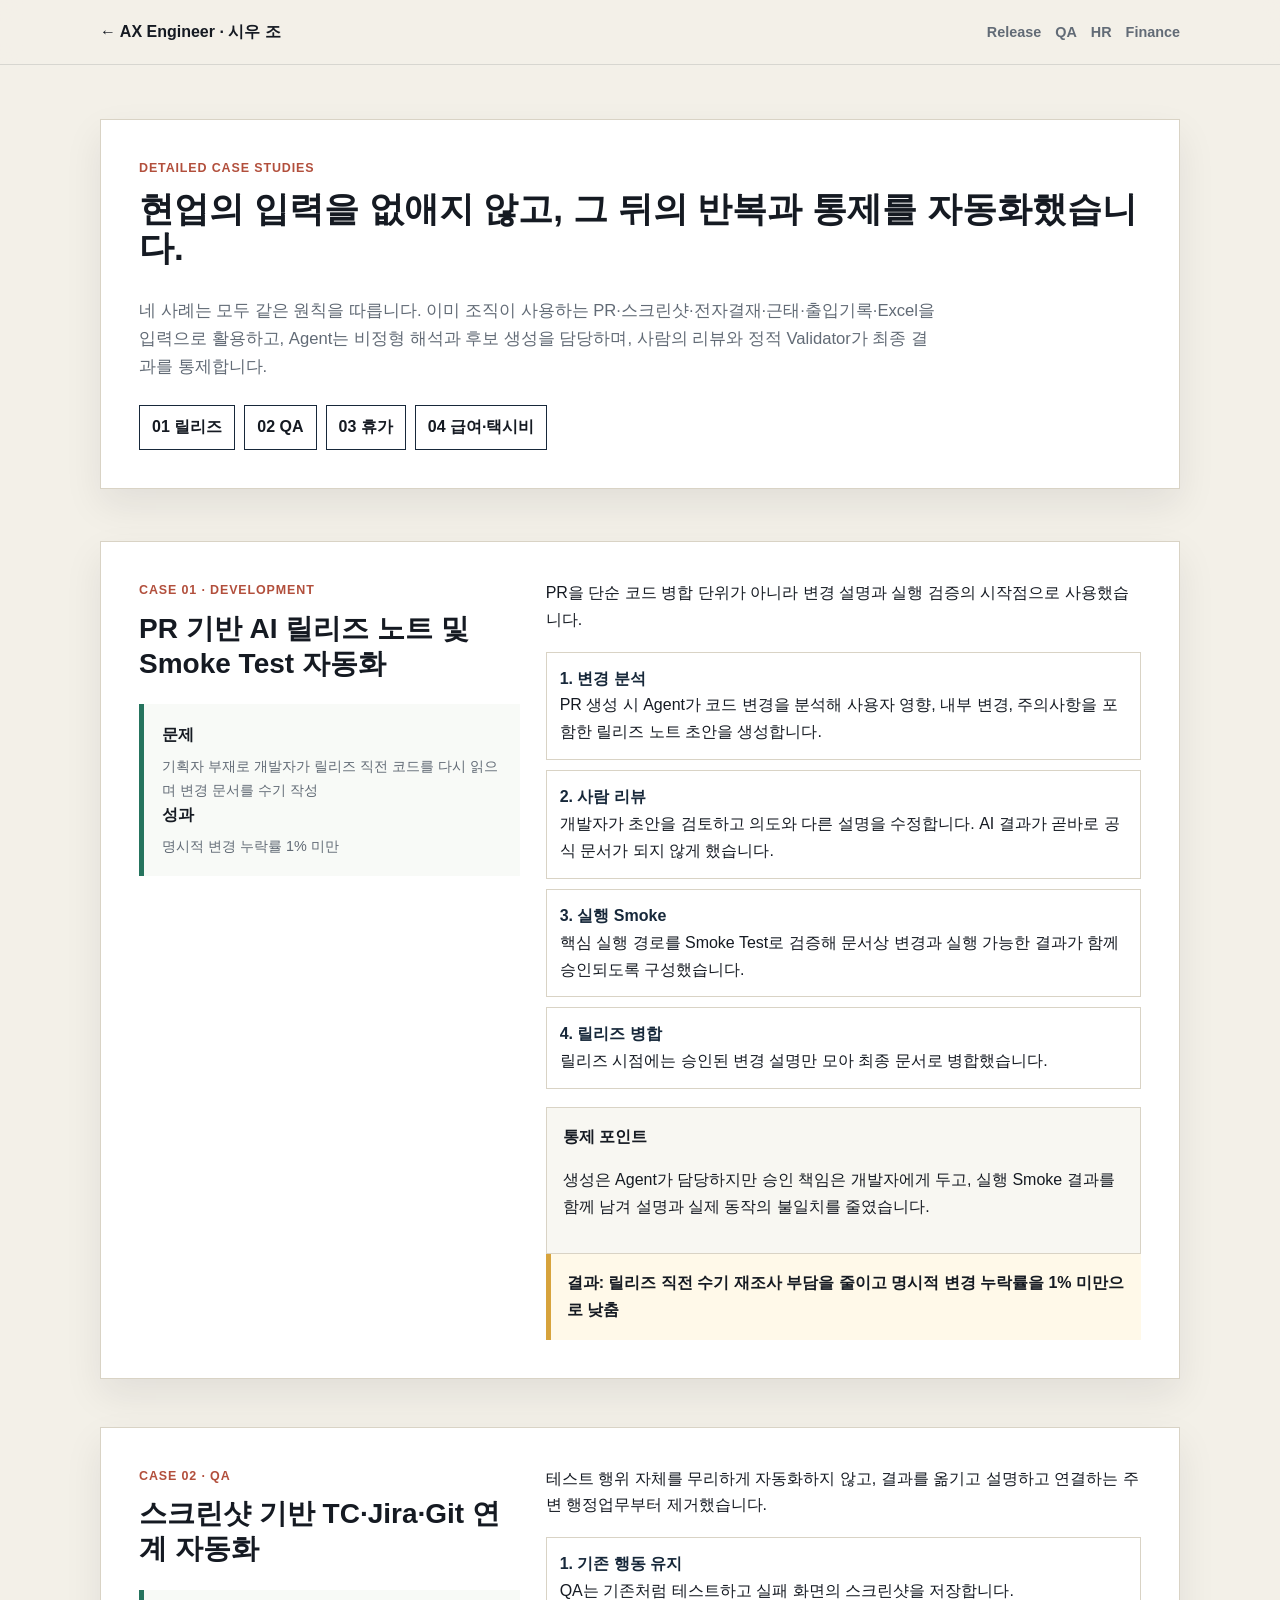
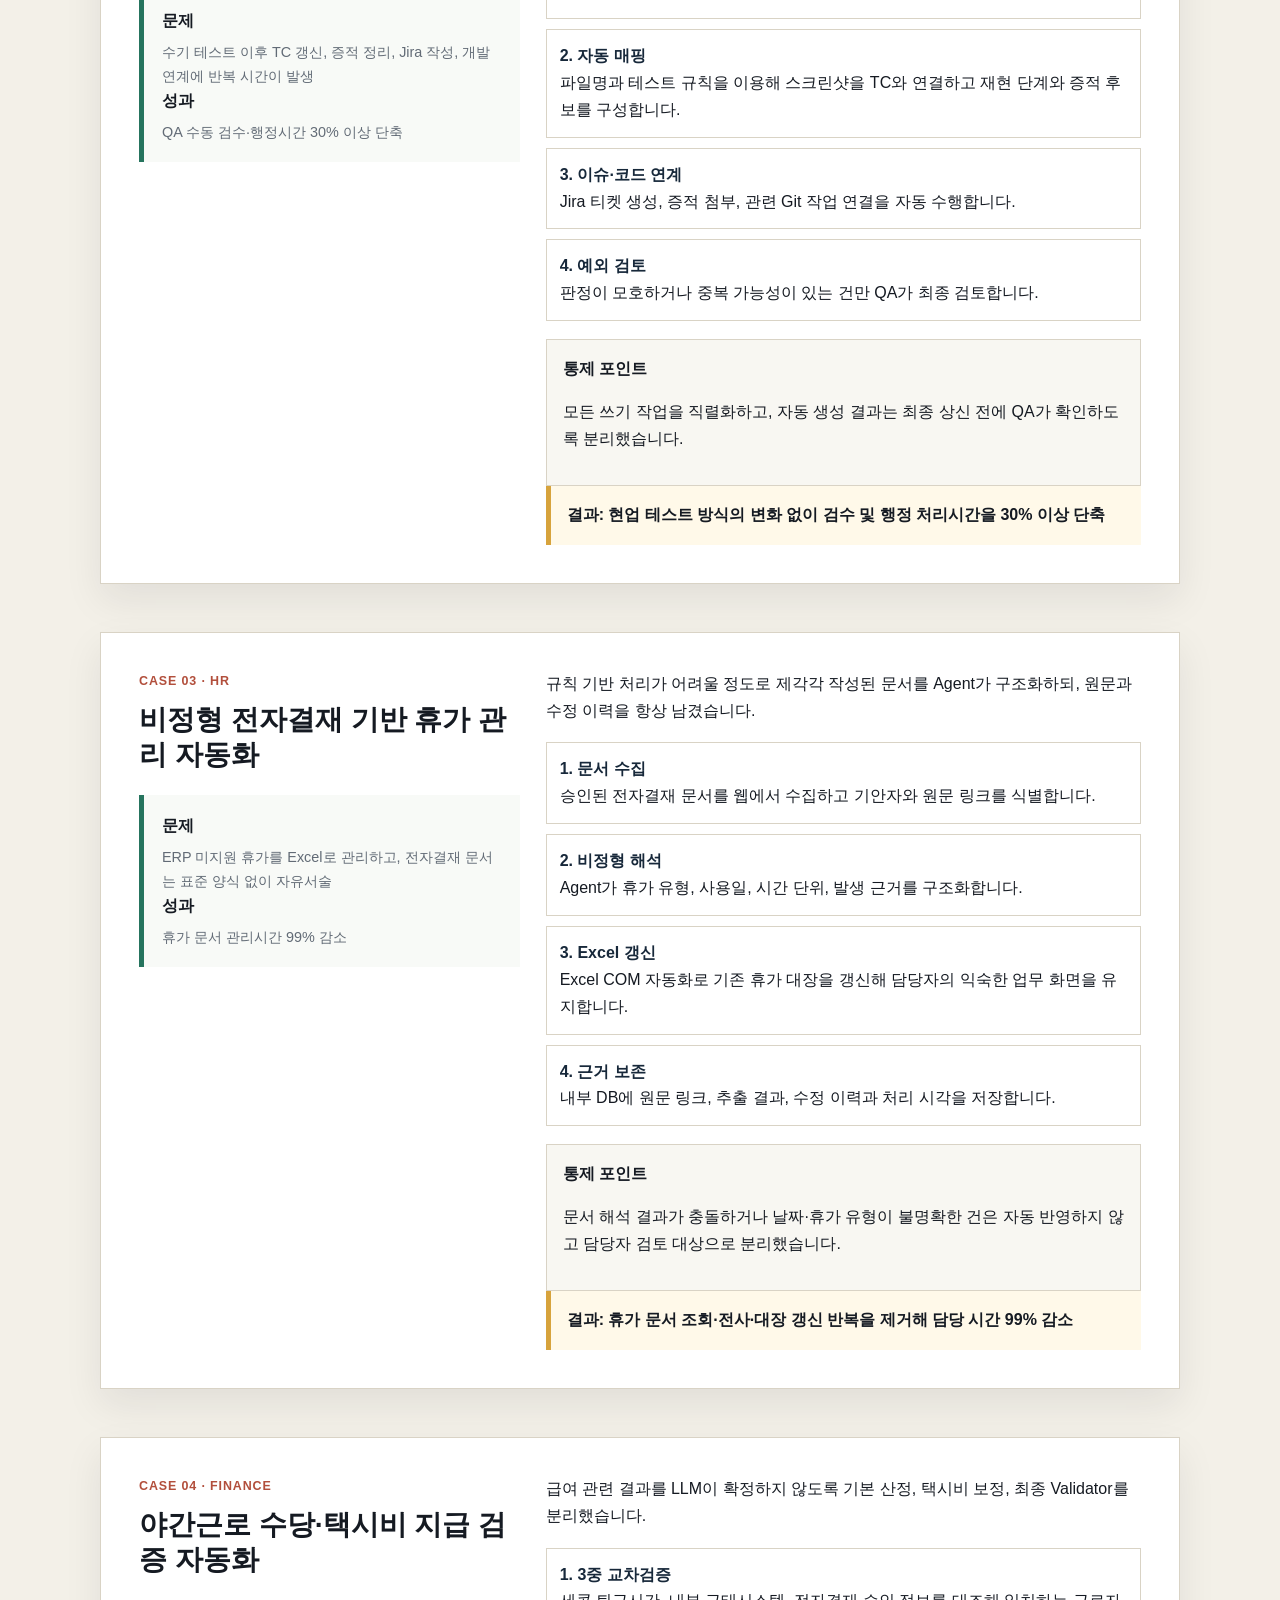
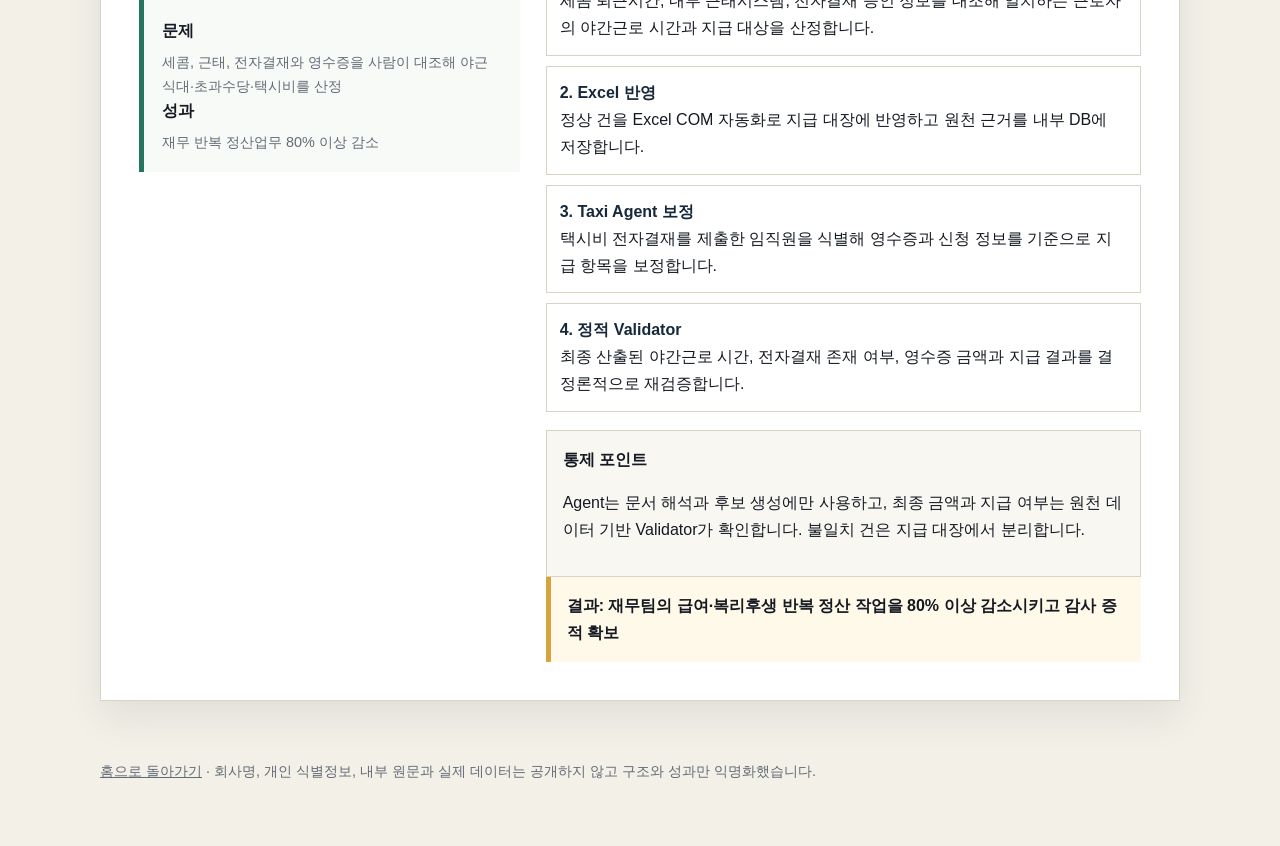
==== portfolio/ax-engineer.html @ f0feb2c4 "feat: add AX engineer case study page" ====
<!doctype html>
<html lang="ko">
<head>
  <meta charset="utf-8"><meta name="viewport" content="width=device-width, initial-scale=1">
  <meta name="description" content="개발·QA·HR·재무 업무를 실제 운영 자동화로 전환한 AX Engineer 사례">
  <title>AX Engineer Case Studies · 시우 조</title>
  <style>
    :root{--paper:#f3f0e8;--sheet:#fff;--ink:#151a22;--muted:#626b76;--line:#d9d3c5;--navy:#17283a;--green:#26745e;--red:#b24f3c;--gold:#d7a33c;--shadow:0 16px 36px rgba(20,24,32,.08)}*{box-sizing:border-box}html{scroll-behavior:smooth}body{margin:0;background:var(--paper);color:var(--ink);font-family:"Pretendard","Noto Sans KR","Segoe UI",Arial,sans-serif;line-height:1.68}a{color:inherit}.wrap{width:min(1080px,calc(100% - 36px));margin:0 auto}.header{position:sticky;top:0;z-index:10;border-bottom:1px solid rgba(20,24,32,.12);background:rgba(243,240,232,.94);backdrop-filter:blur(12px)}.nav{display:flex;justify-content:space-between;align-items:center;min-height:64px;gap:18px}.nav a{text-decoration:none;font-weight:800}.nav-links{display:flex;flex-wrap:wrap;gap:14px;color:var(--muted);font-size:.9rem}.hero{padding:54px 0 28px}.sheet{border:1px solid var(--line);background:var(--sheet);box-shadow:var(--shadow);padding:38px}.eyebrow{margin:0 0 10px;color:var(--red);font-size:.78rem;font-weight:900;letter-spacing:.07em;text-transform:uppercase}h1,h2,h3,p{margin-top:0}h1{font-size:2.2rem;line-height:1.12}h2{font-size:1.75rem;line-height:1.25}.lead{max-width:800px;color:var(--muted);font-size:1.04rem}.toc{display:flex;flex-wrap:wrap;gap:9px;margin-top:24px}.toc a{border:1px solid var(--navy);background:#fff;padding:8px 12px;text-decoration:none;font-weight:800}.case{padding:24px 0}.case-grid{display:grid;grid-template-columns:.78fr 1.22fr;gap:26px}.meta{border-left:5px solid var(--green);background:#f8faf7;padding:18px}.meta strong{display:block;margin-bottom:5px}.meta span{display:block;color:var(--muted);font-size:.9rem}.flow{display:grid;gap:10px;margin:18px 0}.flow div{border:1px solid var(--line);background:#fff;padding:13px}.flow b{color:var(--navy)}.result{border-left:5px solid var(--gold);background:#fff9e9;padding:16px;font-weight:900}.guardrail{border:1px solid var(--line);background:#f8f7f2;padding:16px}.guardrail h3{font-size:1rem}.footer{padding:34px 0 48px;color:var(--muted);font-size:.9rem}@media(max-width:800px){.case-grid{grid-template-columns:1fr}.sheet{padding:24px}h1{font-size:1.65rem}h2{font-size:1.45rem}.nav{align-items:flex-start;flex-direction:column;padding:13px 0}}
  </style>
</head>
<body>
<header class="header"><nav class="nav wrap"><a href="../index.html">← AX Engineer · 시우 조</a><div class="nav-links"><a href="#release">Release</a><a href="#qa">QA</a><a href="#leave">HR</a><a href="#payroll">Finance</a></div></nav></header>
<main>
<section class="hero wrap"><div class="sheet"><p class="eyebrow">Detailed Case Studies</p><h1>현업의 입력을 없애지 않고, 그 뒤의 반복과 통제를 자동화했습니다.</h1><p class="lead">네 사례는 모두 같은 원칙을 따릅니다. 이미 조직이 사용하는 PR·스크린샷·전자결재·근태·출입기록·Excel을 입력으로 활용하고, Agent는 비정형 해석과 후보 생성을 담당하며, 사람의 리뷰와 정적 Validator가 최종 결과를 통제합니다.</p><div class="toc"><a href="#release">01 릴리즈</a><a href="#qa">02 QA</a><a href="#leave">03 휴가</a><a href="#payroll">04 급여·택시비</a></div></div></section>

<section id="release" class="case wrap"><div class="sheet case-grid"><aside><p class="eyebrow">Case 01 · Development</p><h2>PR 기반 AI 릴리즈 노트 및 Smoke Test 자동화</h2><div class="meta"><strong>문제</strong><span>기획자 부재로 개발자가 릴리즈 직전 코드를 다시 읽으며 변경 문서를 수기 작성</span><strong>성과</strong><span>명시적 변경 누락률 1% 미만</span></div></aside><article><p>PR을 단순 코드 병합 단위가 아니라 변경 설명과 실행 검증의 시작점으로 사용했습니다.</p><div class="flow"><div><b>1. 변경 분석</b><br>PR 생성 시 Agent가 코드 변경을 분석해 사용자 영향, 내부 변경, 주의사항을 포함한 릴리즈 노트 초안을 생성합니다.</div><div><b>2. 사람 리뷰</b><br>개발자가 초안을 검토하고 의도와 다른 설명을 수정합니다. AI 결과가 곧바로 공식 문서가 되지 않게 했습니다.</div><div><b>3. 실행 Smoke</b><br>핵심 실행 경로를 Smoke Test로 검증해 문서상 변경과 실행 가능한 결과가 함께 승인되도록 구성했습니다.</div><div><b>4. 릴리즈 병합</b><br>릴리즈 시점에는 승인된 변경 설명만 모아 최종 문서로 병합했습니다.</div></div><div class="guardrail"><h3>통제 포인트</h3><p>생성은 Agent가 담당하지만 승인 책임은 개발자에게 두고, 실행 Smoke 결과를 함께 남겨 설명과 실제 동작의 불일치를 줄였습니다.</p></div><div class="result">결과: 릴리즈 직전 수기 재조사 부담을 줄이고 명시적 변경 누락률을 1% 미만으로 낮춤</div></article></div></section>

<section id="qa" class="case wrap"><div class="sheet case-grid"><aside><p class="eyebrow">Case 02 · QA</p><h2>스크린샷 기반 TC·Jira·Git 연계 자동화</h2><div class="meta"><strong>문제</strong><span>수기 테스트 이후 TC 갱신, 증적 정리, Jira 작성, 개발 연계에 반복 시간이 발생</span><strong>성과</strong><span>QA 수동 검수·행정시간 30% 이상 단축</span></div></aside><article><p>테스트 행위 자체를 무리하게 자동화하지 않고, 결과를 옮기고 설명하고 연결하는 주변 행정업무부터 제거했습니다.</p><div class="flow"><div><b>1. 기존 행동 유지</b><br>QA는 기존처럼 테스트하고 실패 화면의 스크린샷을 저장합니다.</div><div><b>2. 자동 매핑</b><br>파일명과 테스트 규칙을 이용해 스크린샷을 TC와 연결하고 재현 단계와 증적 후보를 구성합니다.</div><div><b>3. 이슈·코드 연계</b><br>Jira 티켓 생성, 증적 첨부, 관련 Git 작업 연결을 자동 수행합니다.</div><div><b>4. 예외 검토</b><br>판정이 모호하거나 중복 가능성이 있는 건만 QA가 최종 검토합니다.</div></div><div class="guardrail"><h3>통제 포인트</h3><p>모든 쓰기 작업을 직렬화하고, 자동 생성 결과는 최종 상신 전에 QA가 확인하도록 분리했습니다.</p></div><div class="result">결과: 현업 테스트 방식의 변화 없이 검수 및 행정 처리시간을 30% 이상 단축</div></article></div></section>

<section id="leave" class="case wrap"><div class="sheet case-grid"><aside><p class="eyebrow">Case 03 · HR</p><h2>비정형 전자결재 기반 휴가 관리 자동화</h2><div class="meta"><strong>문제</strong><span>ERP 미지원 휴가를 Excel로 관리하고, 전자결재 문서는 표준 양식 없이 자유서술</span><strong>성과</strong><span>휴가 문서 관리시간 99% 감소</span></div></aside><article><p>규칙 기반 처리가 어려울 정도로 제각각 작성된 문서를 Agent가 구조화하되, 원문과 수정 이력을 항상 남겼습니다.</p><div class="flow"><div><b>1. 문서 수집</b><br>승인된 전자결재 문서를 웹에서 수집하고 기안자와 원문 링크를 식별합니다.</div><div><b>2. 비정형 해석</b><br>Agent가 휴가 유형, 사용일, 시간 단위, 발생 근거를 구조화합니다.</div><div><b>3. Excel 갱신</b><br>Excel COM 자동화로 기존 휴가 대장을 갱신해 담당자의 익숙한 업무 화면을 유지합니다.</div><div><b>4. 근거 보존</b><br>내부 DB에 원문 링크, 추출 결과, 수정 이력과 처리 시각을 저장합니다.</div></div><div class="guardrail"><h3>통제 포인트</h3><p>문서 해석 결과가 충돌하거나 날짜·휴가 유형이 불명확한 건은 자동 반영하지 않고 담당자 검토 대상으로 분리했습니다.</p></div><div class="result">결과: 휴가 문서 조회·전사·대장 갱신 반복을 제거해 담당 시간 99% 감소</div></article></div></section>

<section id="payroll" class="case wrap"><div class="sheet case-grid"><aside><p class="eyebrow">Case 04 · Finance</p><h2>야간근로 수당·택시비 지급 검증 자동화</h2><div class="meta"><strong>문제</strong><span>세콤, 근태, 전자결재와 영수증을 사람이 대조해 야근식대·초과수당·택시비를 산정</span><strong>성과</strong><span>재무 반복 정산업무 80% 이상 감소</span></div></aside><article><p>급여 관련 결과를 LLM이 확정하지 않도록 기본 산정, 택시비 보정, 최종 Validator를 분리했습니다.</p><div class="flow"><div><b>1. 3중 교차검증</b><br>세콤 퇴근시간, 내부 근태시스템, 전자결재 승인 정보를 대조해 일치하는 근로자의 야간근로 시간과 지급 대상을 산정합니다.</div><div><b>2. Excel 반영</b><br>정상 건을 Excel COM 자동화로 지급 대장에 반영하고 원천 근거를 내부 DB에 저장합니다.</div><div><b>3. Taxi Agent 보정</b><br>택시비 전자결재를 제출한 임직원을 식별해 영수증과 신청 정보를 기준으로 지급 항목을 보정합니다.</div><div><b>4. 정적 Validator</b><br>최종 산출된 야간근로 시간, 전자결재 존재 여부, 영수증 금액과 지급 결과를 결정론적으로 재검증합니다.</div></div><div class="guardrail"><h3>통제 포인트</h3><p>Agent는 문서 해석과 후보 생성에만 사용하고, 최종 금액과 지급 여부는 원천 데이터 기반 Validator가 확인합니다. 불일치 건은 지급 대장에서 분리합니다.</p></div><div class="result">결과: 재무팀의 급여·복리후생 반복 정산 작업을 80% 이상 감소시키고 감사 증적 확보</div></article></div></section>
</main>
<footer class="footer wrap"><p><a href="../index.html">홈으로 돌아가기</a> · 회사명, 개인 식별정보, 내부 원문과 실제 데이터는 공개하지 않고 구조와 성과만 익명화했습니다.</p></footer>
</body></html>
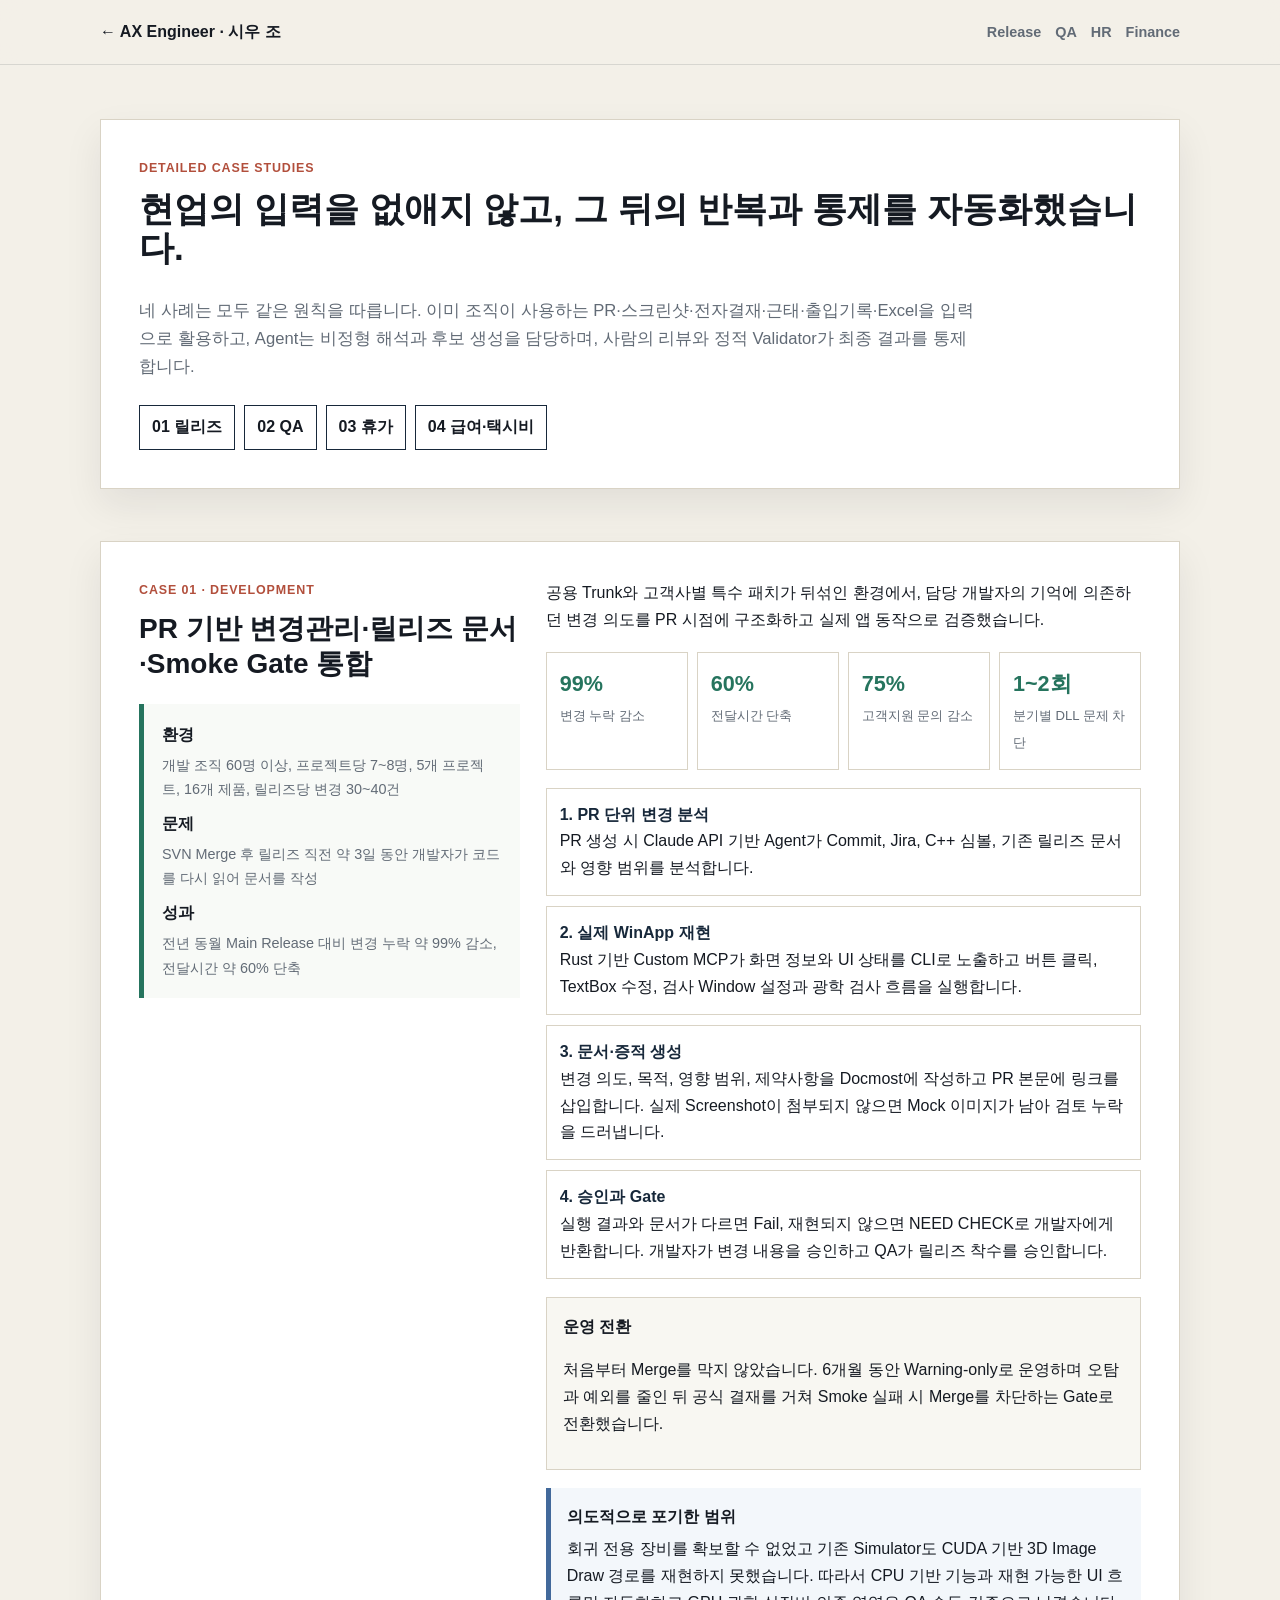
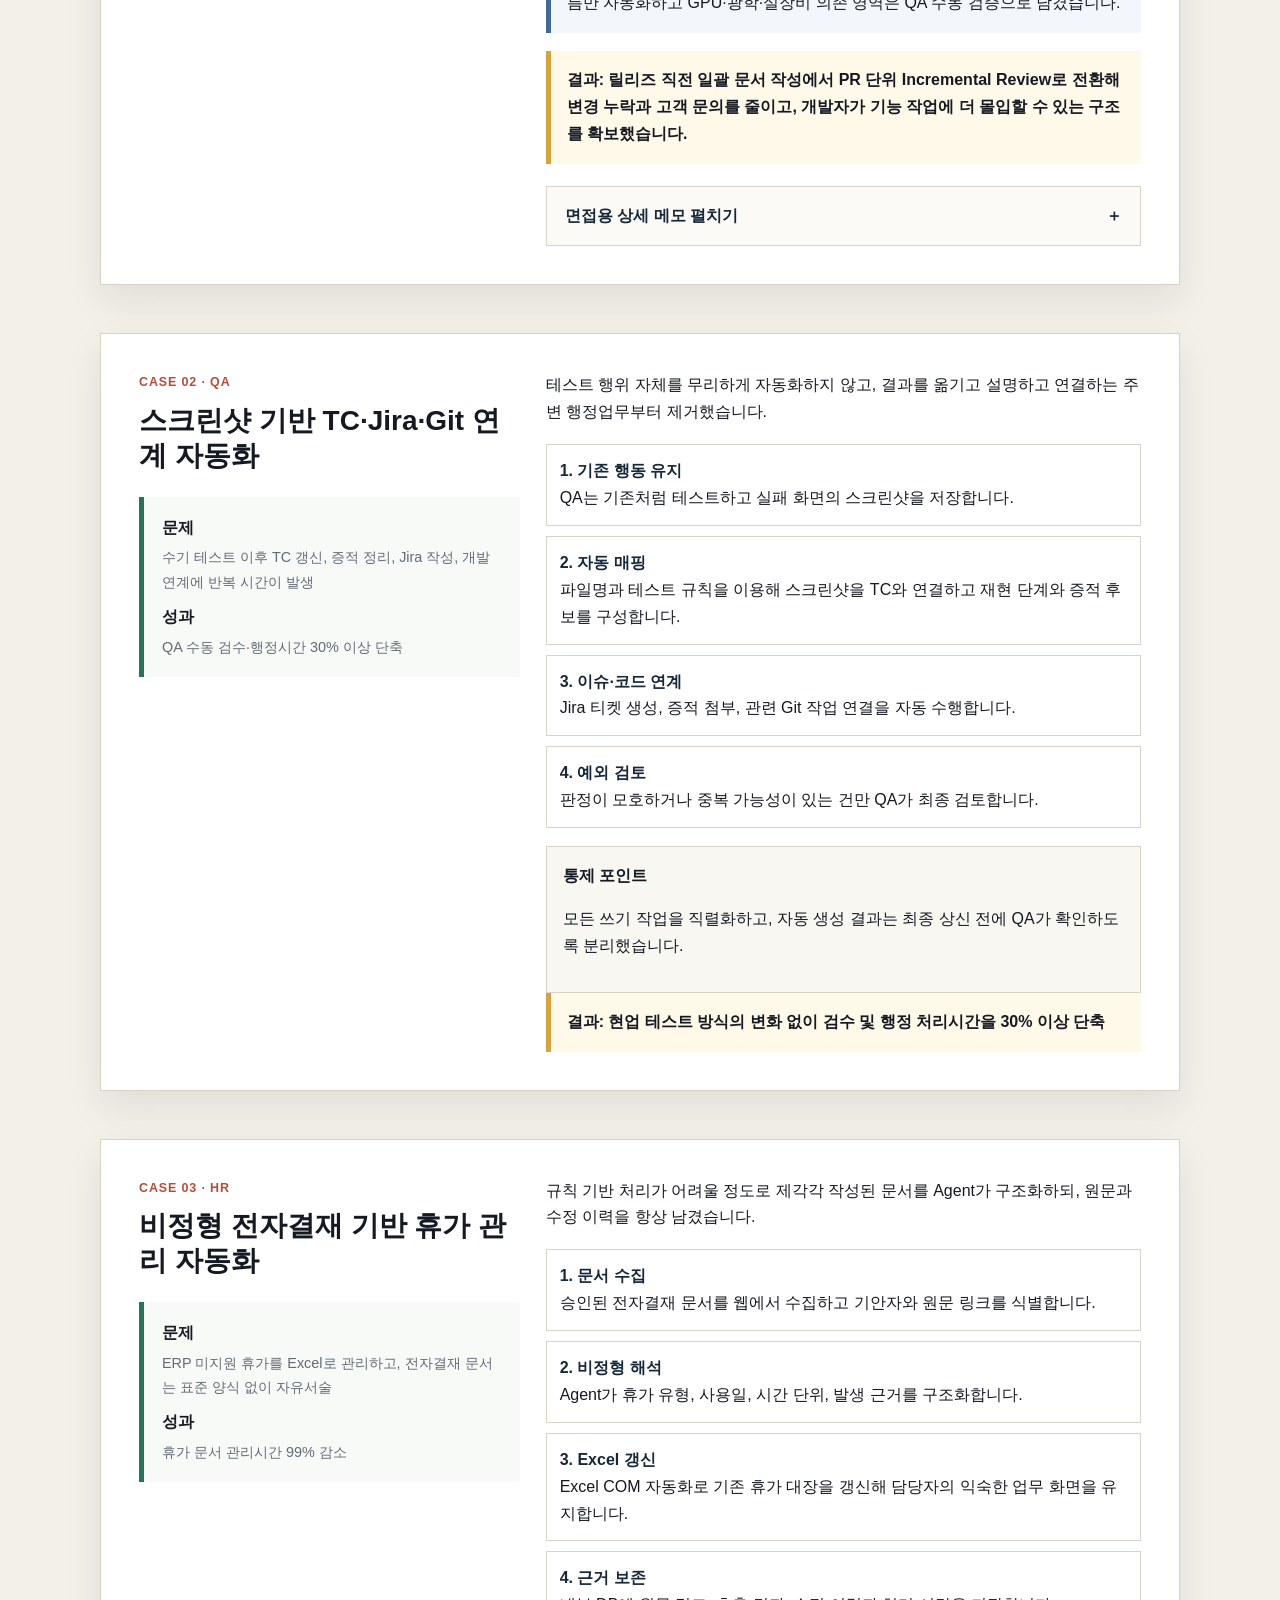
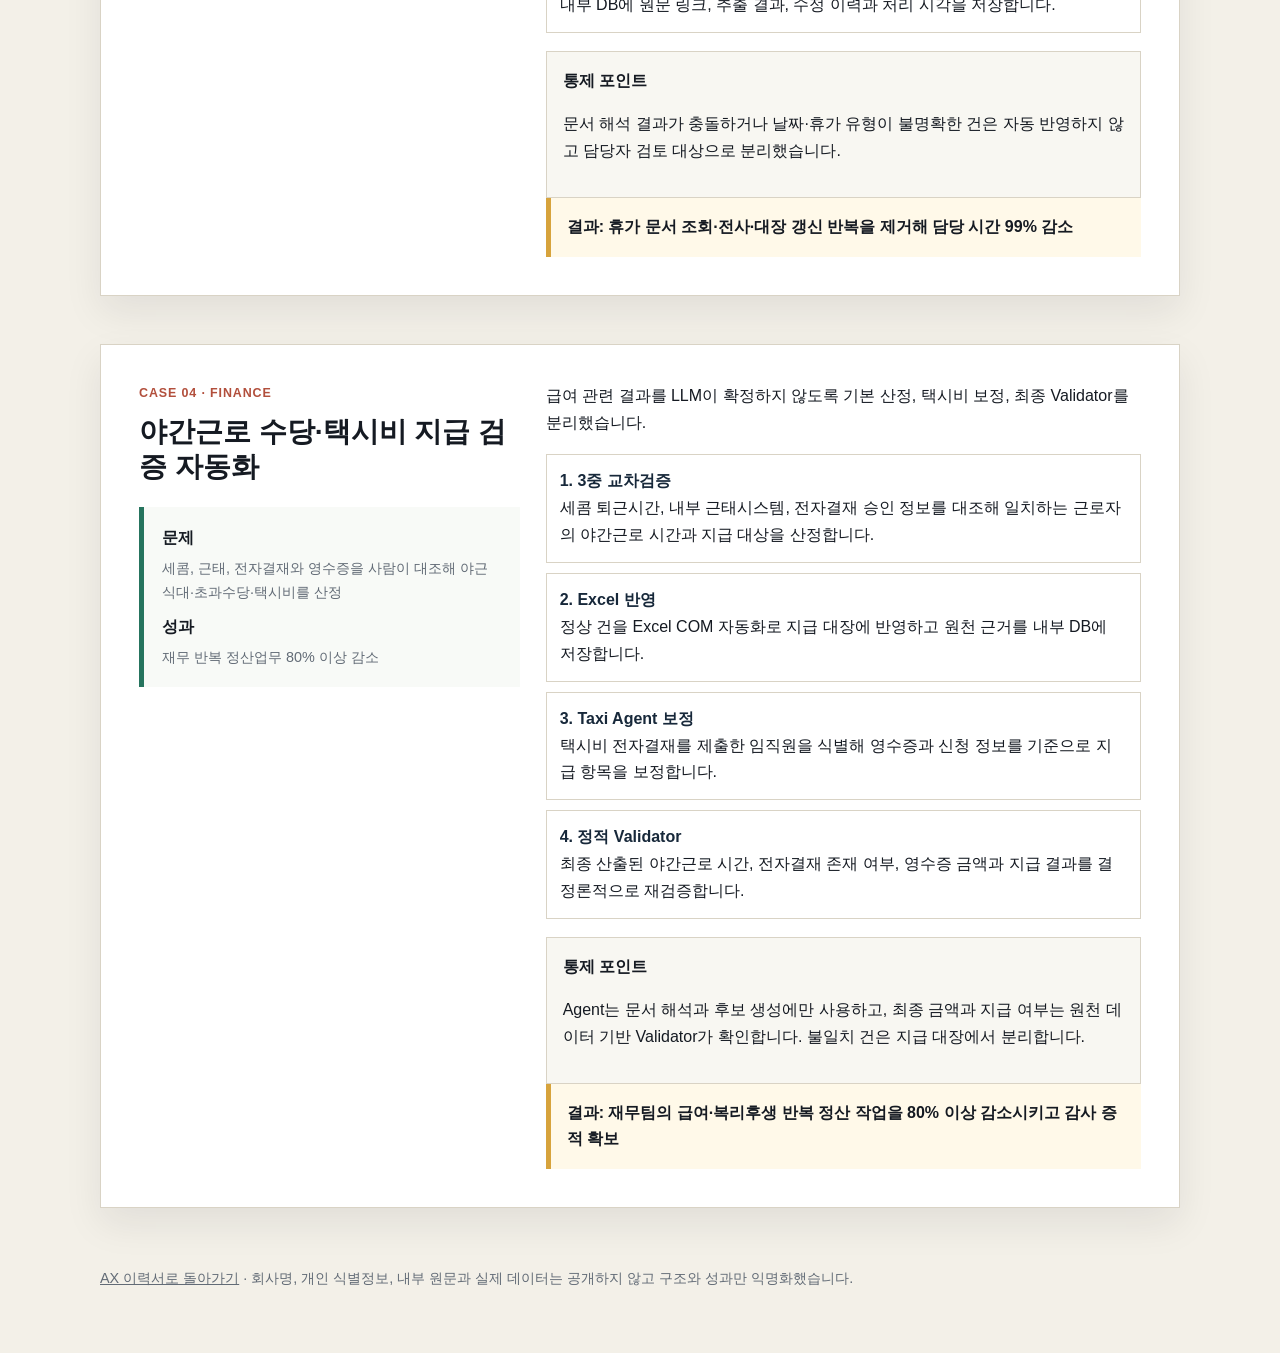
==== commit 850ecd45: "feat: add detailed release case and interview notes" ====
--- a/portfolio/ax-engineer.html
+++ b/portfolio/ax-engineer.html
@@ -5,21 +5,16 @@
   <meta name="description" content="개발·QA·HR·재무 업무를 실제 운영 자동화로 전환한 AX Engineer 사례">
   <title>AX Engineer Case Studies · 시우 조</title>
   <style>
-    :root{--paper:#f3f0e8;--sheet:#fff;--ink:#151a22;--muted:#626b76;--line:#d9d3c5;--navy:#17283a;--green:#26745e;--red:#b24f3c;--gold:#d7a33c;--shadow:0 16px 36px rgba(20,24,32,.08)}*{box-sizing:border-box}html{scroll-behavior:smooth}body{margin:0;background:var(--paper);color:var(--ink);font-family:"Pretendard","Noto Sans KR","Segoe UI",Arial,sans-serif;line-height:1.68}a{color:inherit}.wrap{width:min(1080px,calc(100% - 36px));margin:0 auto}.header{position:sticky;top:0;z-index:10;border-bottom:1px solid rgba(20,24,32,.12);background:rgba(243,240,232,.94);backdrop-filter:blur(12px)}.nav{display:flex;justify-content:space-between;align-items:center;min-height:64px;gap:18px}.nav a{text-decoration:none;font-weight:800}.nav-links{display:flex;flex-wrap:wrap;gap:14px;color:var(--muted);font-size:.9rem}.hero{padding:54px 0 28px}.sheet{border:1px solid var(--line);background:var(--sheet);box-shadow:var(--shadow);padding:38px}.eyebrow{margin:0 0 10px;color:var(--red);font-size:.78rem;font-weight:900;letter-spacing:.07em;text-transform:uppercase}h1,h2,h3,p{margin-top:0}h1{font-size:2.2rem;line-height:1.12}h2{font-size:1.75rem;line-height:1.25}.lead{max-width:800px;color:var(--muted);font-size:1.04rem}.toc{display:flex;flex-wrap:wrap;gap:9px;margin-top:24px}.toc a{border:1px solid var(--navy);background:#fff;padding:8px 12px;text-decoration:none;font-weight:800}.case{padding:24px 0}.case-grid{display:grid;grid-template-columns:.78fr 1.22fr;gap:26px}.meta{border-left:5px solid var(--green);background:#f8faf7;padding:18px}.meta strong{display:block;margin-bottom:5px}.meta span{display:block;color:var(--muted);font-size:.9rem}.flow{display:grid;gap:10px;margin:18px 0}.flow div{border:1px solid var(--line);background:#fff;padding:13px}.flow b{color:var(--navy)}.result{border-left:5px solid var(--gold);background:#fff9e9;padding:16px;font-weight:900}.guardrail{border:1px solid var(--line);background:#f8f7f2;padding:16px}.guardrail h3{font-size:1rem}.footer{padding:34px 0 48px;color:var(--muted);font-size:.9rem}@media(max-width:800px){.case-grid{grid-template-columns:1fr}.sheet{padding:24px}h1{font-size:1.65rem}h2{font-size:1.45rem}.nav{align-items:flex-start;flex-direction:column;padding:13px 0}}
+    :root{--paper:#f3f0e8;--sheet:#fff;--ink:#151a22;--muted:#626b76;--line:#d9d3c5;--navy:#17283a;--green:#26745e;--red:#b24f3c;--gold:#d7a33c;--blue:#42699b;--shadow:0 16px 36px rgba(20,24,32,.08)}*{box-sizing:border-box}html{scroll-behavior:smooth}body{margin:0;background:var(--paper);color:var(--ink);font-family:"Pretendard","Noto Sans KR","Segoe UI",Arial,sans-serif;line-height:1.68}a{color:inherit}.wrap{width:min(1080px,calc(100% - 36px));margin:0 auto}.header{position:sticky;top:0;z-index:10;border-bottom:1px solid rgba(20,24,32,.12);background:rgba(243,240,232,.94);backdrop-filter:blur(12px)}.nav{display:flex;justify-content:space-between;align-items:center;min-height:64px;gap:18px}.nav a{text-decoration:none;font-weight:800}.nav-links{display:flex;flex-wrap:wrap;gap:14px;color:var(--muted);font-size:.9rem}.hero{padding:54px 0 28px}.sheet{border:1px solid var(--line);background:var(--sheet);box-shadow:var(--shadow);padding:38px}.eyebrow{margin:0 0 10px;color:var(--red);font-size:.78rem;font-weight:900;letter-spacing:.07em;text-transform:uppercase}h1,h2,h3,p{margin-top:0}h1{font-size:2.2rem;line-height:1.12}h2{font-size:1.75rem;line-height:1.25}.lead{max-width:840px;color:var(--muted);font-size:1.04rem}.toc{display:flex;flex-wrap:wrap;gap:9px;margin-top:24px}.toc a{border:1px solid var(--navy);background:#fff;padding:8px 12px;text-decoration:none;font-weight:800}.case{padding:24px 0}.case-grid{display:grid;grid-template-columns:.78fr 1.22fr;gap:26px}.meta{border-left:5px solid var(--green);background:#f8faf7;padding:18px}.meta strong{display:block;margin-top:10px;margin-bottom:4px}.meta strong:first-child{margin-top:0}.meta span{display:block;color:var(--muted);font-size:.9rem}.flow{display:grid;gap:10px;margin:18px 0}.flow div{border:1px solid var(--line);background:#fff;padding:13px}.flow b{color:var(--navy)}.result{border-left:5px solid var(--gold);background:#fff9e9;padding:16px;font-weight:900}.guardrail{border:1px solid var(--line);background:#f8f7f2;padding:16px}.guardrail h3{font-size:1rem}.stats{display:grid;grid-template-columns:repeat(4,1fr);gap:9px;margin:18px 0}.stat{border:1px solid var(--line);background:#fff;padding:13px}.stat b{display:block;color:var(--green);font-size:1.35rem}.stat span{color:var(--muted);font-size:.82rem}.tradeoff{border-left:5px solid var(--blue);background:#f3f7fb;padding:16px;margin:18px 0}.tradeoff strong{display:block;margin-bottom:5px}.interview-notes{margin-top:22px;border:1px solid var(--line);background:#fbfaf6}.interview-notes summary{cursor:pointer;padding:16px 18px;font-weight:900;color:var(--navy);list-style:none}.interview-notes summary::-webkit-details-marker{display:none}.interview-notes summary::after{content:"＋";float:right}.interview-notes[open] summary::after{content:"－"}.notes-body{border-top:1px solid var(--line);padding:22px}.notes-body section{margin-bottom:24px}.notes-body section:last-child{margin-bottom:0}.notes-body h3{margin-bottom:8px;color:var(--navy)}.notes-body ul{margin:8px 0 0;padding-left:20px}.notes-body li{margin:5px 0;color:var(--muted)}.quote{border-left:4px solid var(--red);background:#fff;padding:14px 16px;margin:12px 0;color:var(--muted)}.footer{padding:34px 0 48px;color:var(--muted);font-size:.9rem}@media(max-width:900px){.stats{grid-template-columns:repeat(2,1fr)}}@media(max-width:800px){.case-grid{grid-template-columns:1fr}.sheet{padding:24px}h1{font-size:1.65rem}h2{font-size:1.45rem}.nav{align-items:flex-start;flex-direction:column;padding:13px 0}}@media(max-width:520px){.stats{grid-template-columns:1fr}}
   </style>
 </head>
 <body>
-<header class="header"><nav class="nav wrap"><a href="../index.html">← AX Engineer · 시우 조</a><div class="nav-links"><a href="#release">Release</a><a href="#qa">QA</a><a href="#leave">HR</a><a href="#payroll">Finance</a></div></nav></header>
+<header class="header"><nav class="nav wrap"><a href="../resume/ax-engineer.html">← AX Engineer · 시우 조</a><div class="nav-links"><a href="#release">Release</a><a href="#qa">QA</a><a href="#leave">HR</a><a href="#payroll">Finance</a></div></nav></header>
 <main>
 <section class="hero wrap"><div class="sheet"><p class="eyebrow">Detailed Case Studies</p><h1>현업의 입력을 없애지 않고, 그 뒤의 반복과 통제를 자동화했습니다.</h1><p class="lead">네 사례는 모두 같은 원칙을 따릅니다. 이미 조직이 사용하는 PR·스크린샷·전자결재·근태·출입기록·Excel을 입력으로 활용하고, Agent는 비정형 해석과 후보 생성을 담당하며, 사람의 리뷰와 정적 Validator가 최종 결과를 통제합니다.</p><div class="toc"><a href="#release">01 릴리즈</a><a href="#qa">02 QA</a><a href="#leave">03 휴가</a><a href="#payroll">04 급여·택시비</a></div></div></section>
-
-<section id="release" class="case wrap"><div class="sheet case-grid"><aside><p class="eyebrow">Case 01 · Development</p><h2>PR 기반 AI 릴리즈 노트 및 Smoke Test 자동화</h2><div class="meta"><strong>문제</strong><span>기획자 부재로 개발자가 릴리즈 직전 코드를 다시 읽으며 변경 문서를 수기 작성</span><strong>성과</strong><span>명시적 변경 누락률 1% 미만</span></div></aside><article><p>PR을 단순 코드 병합 단위가 아니라 변경 설명과 실행 검증의 시작점으로 사용했습니다.</p><div class="flow"><div><b>1. 변경 분석</b><br>PR 생성 시 Agent가 코드 변경을 분석해 사용자 영향, 내부 변경, 주의사항을 포함한 릴리즈 노트 초안을 생성합니다.</div><div><b>2. 사람 리뷰</b><br>개발자가 초안을 검토하고 의도와 다른 설명을 수정합니다. AI 결과가 곧바로 공식 문서가 되지 않게 했습니다.</div><div><b>3. 실행 Smoke</b><br>핵심 실행 경로를 Smoke Test로 검증해 문서상 변경과 실행 가능한 결과가 함께 승인되도록 구성했습니다.</div><div><b>4. 릴리즈 병합</b><br>릴리즈 시점에는 승인된 변경 설명만 모아 최종 문서로 병합했습니다.</div></div><div class="guardrail"><h3>통제 포인트</h3><p>생성은 Agent가 담당하지만 승인 책임은 개발자에게 두고, 실행 Smoke 결과를 함께 남겨 설명과 실제 동작의 불일치를 줄였습니다.</p></div><div class="result">결과: 릴리즈 직전 수기 재조사 부담을 줄이고 명시적 변경 누락률을 1% 미만으로 낮춤</div></article></div></section>
-
+<section id="release" class="case wrap"><div class="sheet case-grid"><aside><p class="eyebrow">Case 01 · Development</p><h2>PR 기반 변경관리·릴리즈 문서·Smoke Gate 통합</h2><div class="meta"><strong>환경</strong><span>개발 조직 60명 이상, 프로젝트당 7~8명, 5개 프로젝트, 16개 제품, 릴리즈당 변경 30~40건</span><strong>문제</strong><span>SVN Merge 후 릴리즈 직전 약 3일 동안 개발자가 코드를 다시 읽어 문서를 작성</span><strong>성과</strong><span>전년 동월 Main Release 대비 변경 누락 약 99% 감소, 전달시간 약 60% 단축</span></div></aside><article><p>공용 Trunk와 고객사별 특수 패치가 뒤섞인 환경에서, 담당 개발자의 기억에 의존하던 변경 의도를 PR 시점에 구조화하고 실제 앱 동작으로 검증했습니다.</p><div class="stats"><div class="stat"><b>99%</b><span>변경 누락 감소</span></div><div class="stat"><b>60%</b><span>전달시간 단축</span></div><div class="stat"><b>75%</b><span>고객지원 문의 감소</span></div><div class="stat"><b>1~2회</b><span>분기별 DLL 문제 차단</span></div></div><div class="flow"><div><b>1. PR 단위 변경 분석</b><br>PR 생성 시 Claude API 기반 Agent가 Commit, Jira, C++ 심볼, 기존 릴리즈 문서와 영향 범위를 분석합니다.</div><div><b>2. 실제 WinApp 재현</b><br>Rust 기반 Custom MCP가 화면 정보와 UI 상태를 CLI로 노출하고 버튼 클릭, TextBox 수정, 검사 Window 설정과 광학 검사 흐름을 실행합니다.</div><div><b>3. 문서·증적 생성</b><br>변경 의도, 목적, 영향 범위, 제약사항을 Docmost에 작성하고 PR 본문에 링크를 삽입합니다. 실제 Screenshot이 첨부되지 않으면 Mock 이미지가 남아 검토 누락을 드러냅니다.</div><div><b>4. 승인과 Gate</b><br>실행 결과와 문서가 다르면 Fail, 재현되지 않으면 NEED CHECK로 개발자에게 반환합니다. 개발자가 변경 내용을 승인하고 QA가 릴리즈 착수를 승인합니다.</div></div><div class="guardrail"><h3>운영 전환</h3><p>처음부터 Merge를 막지 않았습니다. 6개월 동안 Warning-only로 운영하며 오탐과 예외를 줄인 뒤 공식 결재를 거쳐 Smoke 실패 시 Merge를 차단하는 Gate로 전환했습니다.</p></div><div class="tradeoff"><strong>의도적으로 포기한 범위</strong>회귀 전용 장비를 확보할 수 없었고 기존 Simulator도 CUDA 기반 3D Image Draw 경로를 재현하지 못했습니다. 따라서 CPU 기반 기능과 재현 가능한 UI 흐름만 자동화하고 GPU·광학·실장비 의존 영역은 QA 수동 검증으로 남겼습니다.</div><div class="result">결과: 릴리즈 직전 일괄 문서 작성에서 PR 단위 Incremental Review로 전환해 변경 누락과 고객 문의를 줄이고, 개발자가 기능 작업에 더 몰입할 수 있는 구조를 확보했습니다.</div><details class="interview-notes"><summary>면접용 상세 메모 펼치기</summary><div class="notes-body"><section><h3>1. 원래 무엇이 문제였나</h3><ul><li>릴리즈 범위가 확정되는 시점은 배포 직전 약 3일 전이었고, 개발자가 SVN Merge 후 코드를 다시 읽으며 릴리즈 노트를 작성했습니다.</li><li>전체 개발 조직은 60명 이상이며, 프로젝트당 7~8명이 참여했습니다. 5개 프로젝트와 16개 제품을 관리했고 Main Release마다 변경 30~40건이 포함됐습니다.</li><li>알고리즘 수정, 공용 옵션, 공용 Trunk 변경처럼 간접 영향을 주는 항목이 자주 빠졌습니다.</li><li>커밋 메시지는 대부분 “고객사 요청사항으로 수정” 수준의 한 줄이어서 담당 개발자 외에는 변경 의도를 알기 어려웠습니다.</li><li>의도된 변경이 문서에서 누락되면 QA가 이전 버전과 달라진 결과를 신규 결함으로 등록하는 Fake Issue가 매 릴리즈마다 발생했습니다.</li><li>고객사도 패치 후 결과값이 달라졌다고 항의했고, 담당 개발자에게 하루 평균 약 2건의 지원 전화가 집중됐습니다.</li></ul></section><section><h3>2. 왜 템플릿과 교육으로 해결되지 않았나</h3><ul><li>릴리즈 노트 템플릿, 개발자 교육, Jira 티켓, 코드 주석, 내부 문서화 등을 지속적으로 시도했지만 변경관리는 여전히 불안정했습니다.</li><li>고객사 전용 특수 패치가 Main과 장기간 분리되며 사실상 커스텀 제품처럼 변했고, Main Merge 시 Conflict가 반복됐습니다.</li><li>상세 정보를 많이 제공할수록 QA 검증 범위와 개발자 대응 업무도 늘어났기 때문에 개발자에게는 최소한의 정보만 제공하는 편이 단기적으로 유리했습니다.</li><li>C++ 코드 복잡도가 높아 단순 Diff나 Jira만으로는 호출 관계와 실제 사용자 영향을 추론하기 어려웠습니다.</li></ul></section><section><h3>3. 실제 설계</h3><ul><li>PR 생성 시 Pipeline이 Claude API Agent를 자동 호출했습니다.</li><li>입력은 Commit과 PR, Jira, C++ 심볼 분석, 기존 문서, Smoke 결과, UI Toolkit Dump, 실제 WinApp 실행 결과를 함께 사용했습니다.</li><li>Rust 기반 Custom MCP는 화면 정보 CLI 노출, 버튼 클릭, TextBox 수정, 상태 변화 반환, 검사 Window 그리기, 부품 광학 검사 기능을 제공했습니다.</li><li>Agent 결과는 Docmost에 작성하고 PR 본문에 링크를 삽입했으며 원본 HTML은 서버에 보관했습니다.</li><li>개발자가 Docmost를 수정하면 Agent가 다시 읽어 HTML을 갱신하고, PR Merge 시 연결된 HTML도 함께 Stage에 배포했습니다.</li></ul></section><section><h3>4. AI 결과를 어떻게 통제했나</h3><ul><li>초기에는 내부 함수 이름을 그대로 쓰는 문제가 있어 코드 심볼을 사용자 UI 명칭으로 변환했습니다.</li><li>변경 기능은 Custom MCP로 실제 실행하고, 재현되지 않으면 CI 진입 전에 NEED CHECK로 개발자에게 반환했습니다.</li><li>문서 설명과 실제 실행 결과가 다르면 Fail 처리했습니다.</li><li>초안에는 일부러 Mock Screenshot을 넣어 개발자가 실제 기능을 실행하고 진짜 Screenshot으로 교체하도록 유도했습니다.</li><li>최종 Merge는 개발자, 릴리즈 착수 승인은 QA가 담당했습니다.</li></ul></section><section><h3>5. 실제 누락을 잡은 사례</h3><p>공용 Trunk의 그림자 연산 처리 엔진이 마이너 버전으로 업데이트된 적이 있습니다. Agent는 변경을 감지해 문서를 작성했지만 실제 Screenshot이 교체되지 않아 Mock 이미지가 그대로 남았습니다. 담당자를 추적한 결과 알고리즘 팀장이 버그 수정 후 반영 사실을 잊고 있었고, 변경 부분을 다시 확인한 뒤 정식 승인했습니다.</p></section><section><h3>6. 현업 반대와 해결</h3><div class="quote">“코드를 직접 본 개발자가 릴리즈 노트를 써야 가장 정확하다.”</div><ul><li>초기에는 자동 생성 문서가 기존 수기 문서보다 약 4배 길어져 검토 부담이 커졌다는 반발이 있었습니다.</li><li>릴리즈 직전 30~40건을 한 번에 검토하는 대신 PR마다 새로 추가된 내용만 확인하는 Incremental Review로 바꿨습니다.</li><li>AI 작성을 원하지 않는 개발자는 동일 양식에 수기로 작성할 수 있게 했지만 실제 Screenshot과 Smoke Gate는 동일하게 적용했습니다.</li><li>제약사항 공개에 반대하는 개발자에게는 “고객이 실패했을 때 셀프 해결할 수 있는 메시지를 제공하면 담당 개발자의 전화 수신을 줄일 수 있다”는 효과로 설득했습니다.</li><li>도입 후 고객지원 문의는 하루 약 2건에서 이틀에 약 1건으로 감소했습니다.</li></ul></section><section><h3>7. 실패와 운영 한계</h3><ul><li>장비를 회귀 전용으로 고정할 수 없었고 실제 테스트에 계속 사용됐습니다.</li><li>Simulator는 GPU 경로를 고려하지 않아 CUDA 미사용 3D Image Draw만 재현할 수 있었습니다.</li><li>전체 AOI 회귀 자동화는 포기하고 CPU·UI·Smoke 범위로 한정했습니다.</li><li>시스템 장애는 Claude Code가 Runbook에 따라 조치하고, 실패하면 담당자에게 Escalation하도록 구성했습니다.</li></ul></section><section><h3>8. 면접에서 강조할 한 문장</h3><p><strong>AI가 문서를 대신 쓴 것이 아니라, 담당 개발자의 기억에만 있던 변경 의도를 PR 시점에 끌어내고 실제 앱 실행으로 검증해 문서·승인·배포에 연결했습니다.</strong></p></section></div></details></article></div></section>
 <section id="qa" class="case wrap"><div class="sheet case-grid"><aside><p class="eyebrow">Case 02 · QA</p><h2>스크린샷 기반 TC·Jira·Git 연계 자동화</h2><div class="meta"><strong>문제</strong><span>수기 테스트 이후 TC 갱신, 증적 정리, Jira 작성, 개발 연계에 반복 시간이 발생</span><strong>성과</strong><span>QA 수동 검수·행정시간 30% 이상 단축</span></div></aside><article><p>테스트 행위 자체를 무리하게 자동화하지 않고, 결과를 옮기고 설명하고 연결하는 주변 행정업무부터 제거했습니다.</p><div class="flow"><div><b>1. 기존 행동 유지</b><br>QA는 기존처럼 테스트하고 실패 화면의 스크린샷을 저장합니다.</div><div><b>2. 자동 매핑</b><br>파일명과 테스트 규칙을 이용해 스크린샷을 TC와 연결하고 재현 단계와 증적 후보를 구성합니다.</div><div><b>3. 이슈·코드 연계</b><br>Jira 티켓 생성, 증적 첨부, 관련 Git 작업 연결을 자동 수행합니다.</div><div><b>4. 예외 검토</b><br>판정이 모호하거나 중복 가능성이 있는 건만 QA가 최종 검토합니다.</div></div><div class="guardrail"><h3>통제 포인트</h3><p>모든 쓰기 작업을 직렬화하고, 자동 생성 결과는 최종 상신 전에 QA가 확인하도록 분리했습니다.</p></div><div class="result">결과: 현업 테스트 방식의 변화 없이 검수 및 행정 처리시간을 30% 이상 단축</div></article></div></section>
-
 <section id="leave" class="case wrap"><div class="sheet case-grid"><aside><p class="eyebrow">Case 03 · HR</p><h2>비정형 전자결재 기반 휴가 관리 자동화</h2><div class="meta"><strong>문제</strong><span>ERP 미지원 휴가를 Excel로 관리하고, 전자결재 문서는 표준 양식 없이 자유서술</span><strong>성과</strong><span>휴가 문서 관리시간 99% 감소</span></div></aside><article><p>규칙 기반 처리가 어려울 정도로 제각각 작성된 문서를 Agent가 구조화하되, 원문과 수정 이력을 항상 남겼습니다.</p><div class="flow"><div><b>1. 문서 수집</b><br>승인된 전자결재 문서를 웹에서 수집하고 기안자와 원문 링크를 식별합니다.</div><div><b>2. 비정형 해석</b><br>Agent가 휴가 유형, 사용일, 시간 단위, 발생 근거를 구조화합니다.</div><div><b>3. Excel 갱신</b><br>Excel COM 자동화로 기존 휴가 대장을 갱신해 담당자의 익숙한 업무 화면을 유지합니다.</div><div><b>4. 근거 보존</b><br>내부 DB에 원문 링크, 추출 결과, 수정 이력과 처리 시각을 저장합니다.</div></div><div class="guardrail"><h3>통제 포인트</h3><p>문서 해석 결과가 충돌하거나 날짜·휴가 유형이 불명확한 건은 자동 반영하지 않고 담당자 검토 대상으로 분리했습니다.</p></div><div class="result">결과: 휴가 문서 조회·전사·대장 갱신 반복을 제거해 담당 시간 99% 감소</div></article></div></section>
-
 <section id="payroll" class="case wrap"><div class="sheet case-grid"><aside><p class="eyebrow">Case 04 · Finance</p><h2>야간근로 수당·택시비 지급 검증 자동화</h2><div class="meta"><strong>문제</strong><span>세콤, 근태, 전자결재와 영수증을 사람이 대조해 야근식대·초과수당·택시비를 산정</span><strong>성과</strong><span>재무 반복 정산업무 80% 이상 감소</span></div></aside><article><p>급여 관련 결과를 LLM이 확정하지 않도록 기본 산정, 택시비 보정, 최종 Validator를 분리했습니다.</p><div class="flow"><div><b>1. 3중 교차검증</b><br>세콤 퇴근시간, 내부 근태시스템, 전자결재 승인 정보를 대조해 일치하는 근로자의 야간근로 시간과 지급 대상을 산정합니다.</div><div><b>2. Excel 반영</b><br>정상 건을 Excel COM 자동화로 지급 대장에 반영하고 원천 근거를 내부 DB에 저장합니다.</div><div><b>3. Taxi Agent 보정</b><br>택시비 전자결재를 제출한 임직원을 식별해 영수증과 신청 정보를 기준으로 지급 항목을 보정합니다.</div><div><b>4. 정적 Validator</b><br>최종 산출된 야간근로 시간, 전자결재 존재 여부, 영수증 금액과 지급 결과를 결정론적으로 재검증합니다.</div></div><div class="guardrail"><h3>통제 포인트</h3><p>Agent는 문서 해석과 후보 생성에만 사용하고, 최종 금액과 지급 여부는 원천 데이터 기반 Validator가 확인합니다. 불일치 건은 지급 대장에서 분리합니다.</p></div><div class="result">결과: 재무팀의 급여·복리후생 반복 정산 작업을 80% 이상 감소시키고 감사 증적 확보</div></article></div></section>
-</main>
-<footer class="footer wrap"><p><a href="../index.html">홈으로 돌아가기</a> · 회사명, 개인 식별정보, 내부 원문과 실제 데이터는 공개하지 않고 구조와 성과만 익명화했습니다.</p></footer>
+</main><footer class="footer wrap"><p><a href="../resume/ax-engineer.html">AX 이력서로 돌아가기</a> · 회사명, 개인 식별정보, 내부 원문과 실제 데이터는 공개하지 않고 구조와 성과만 익명화했습니다.</p></footer>
 </body></html>
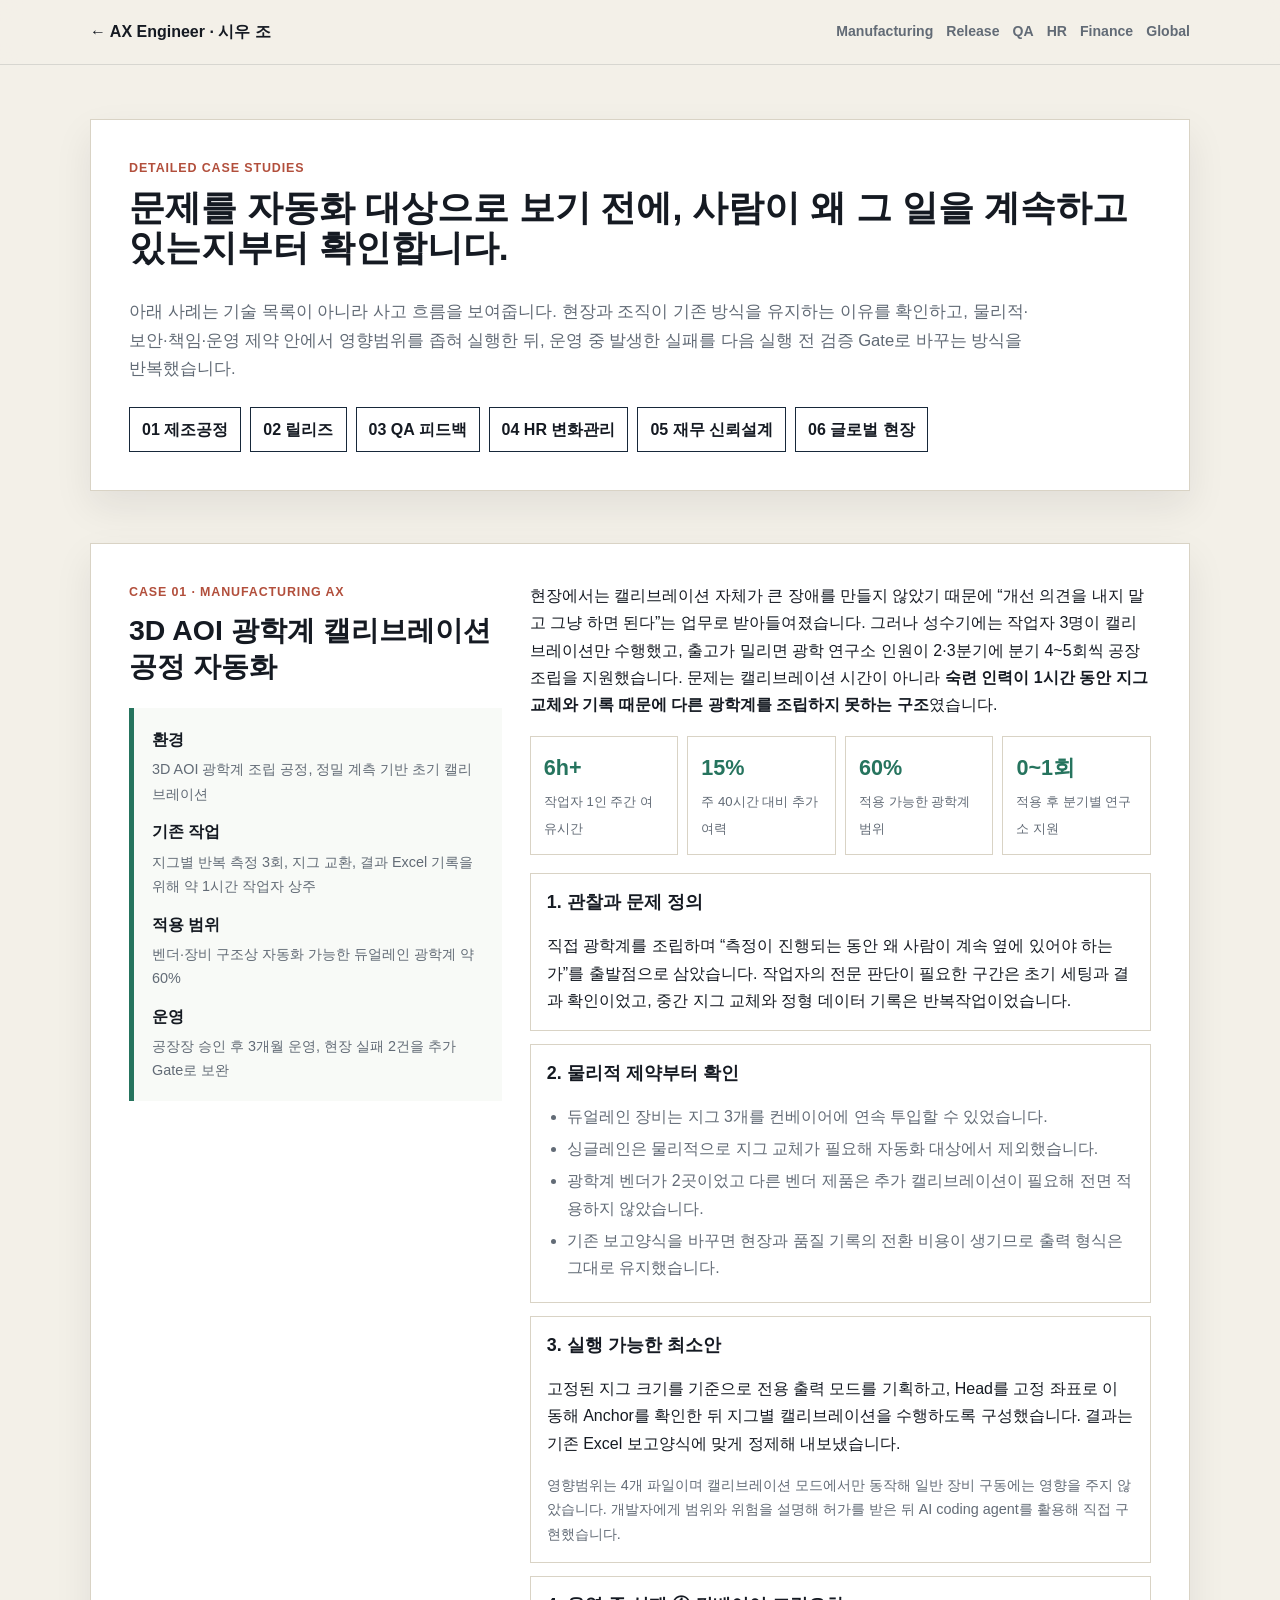
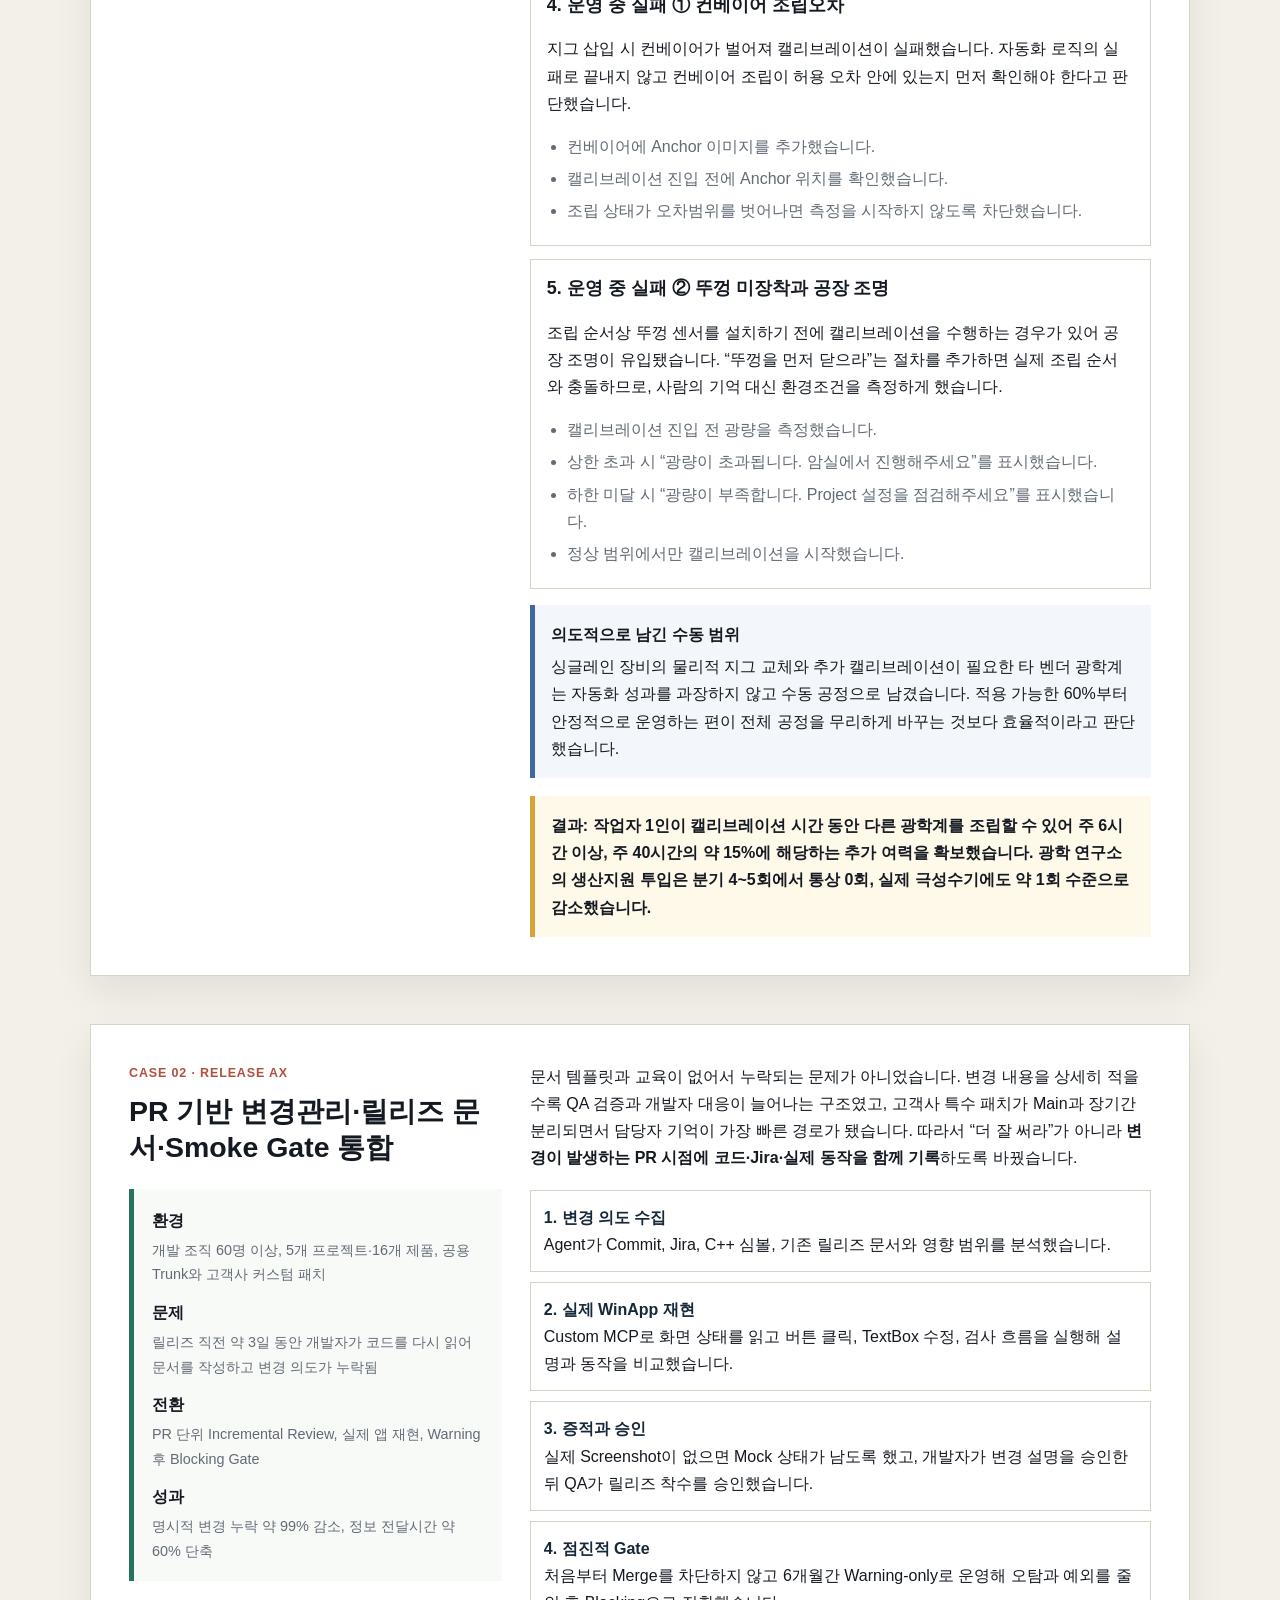
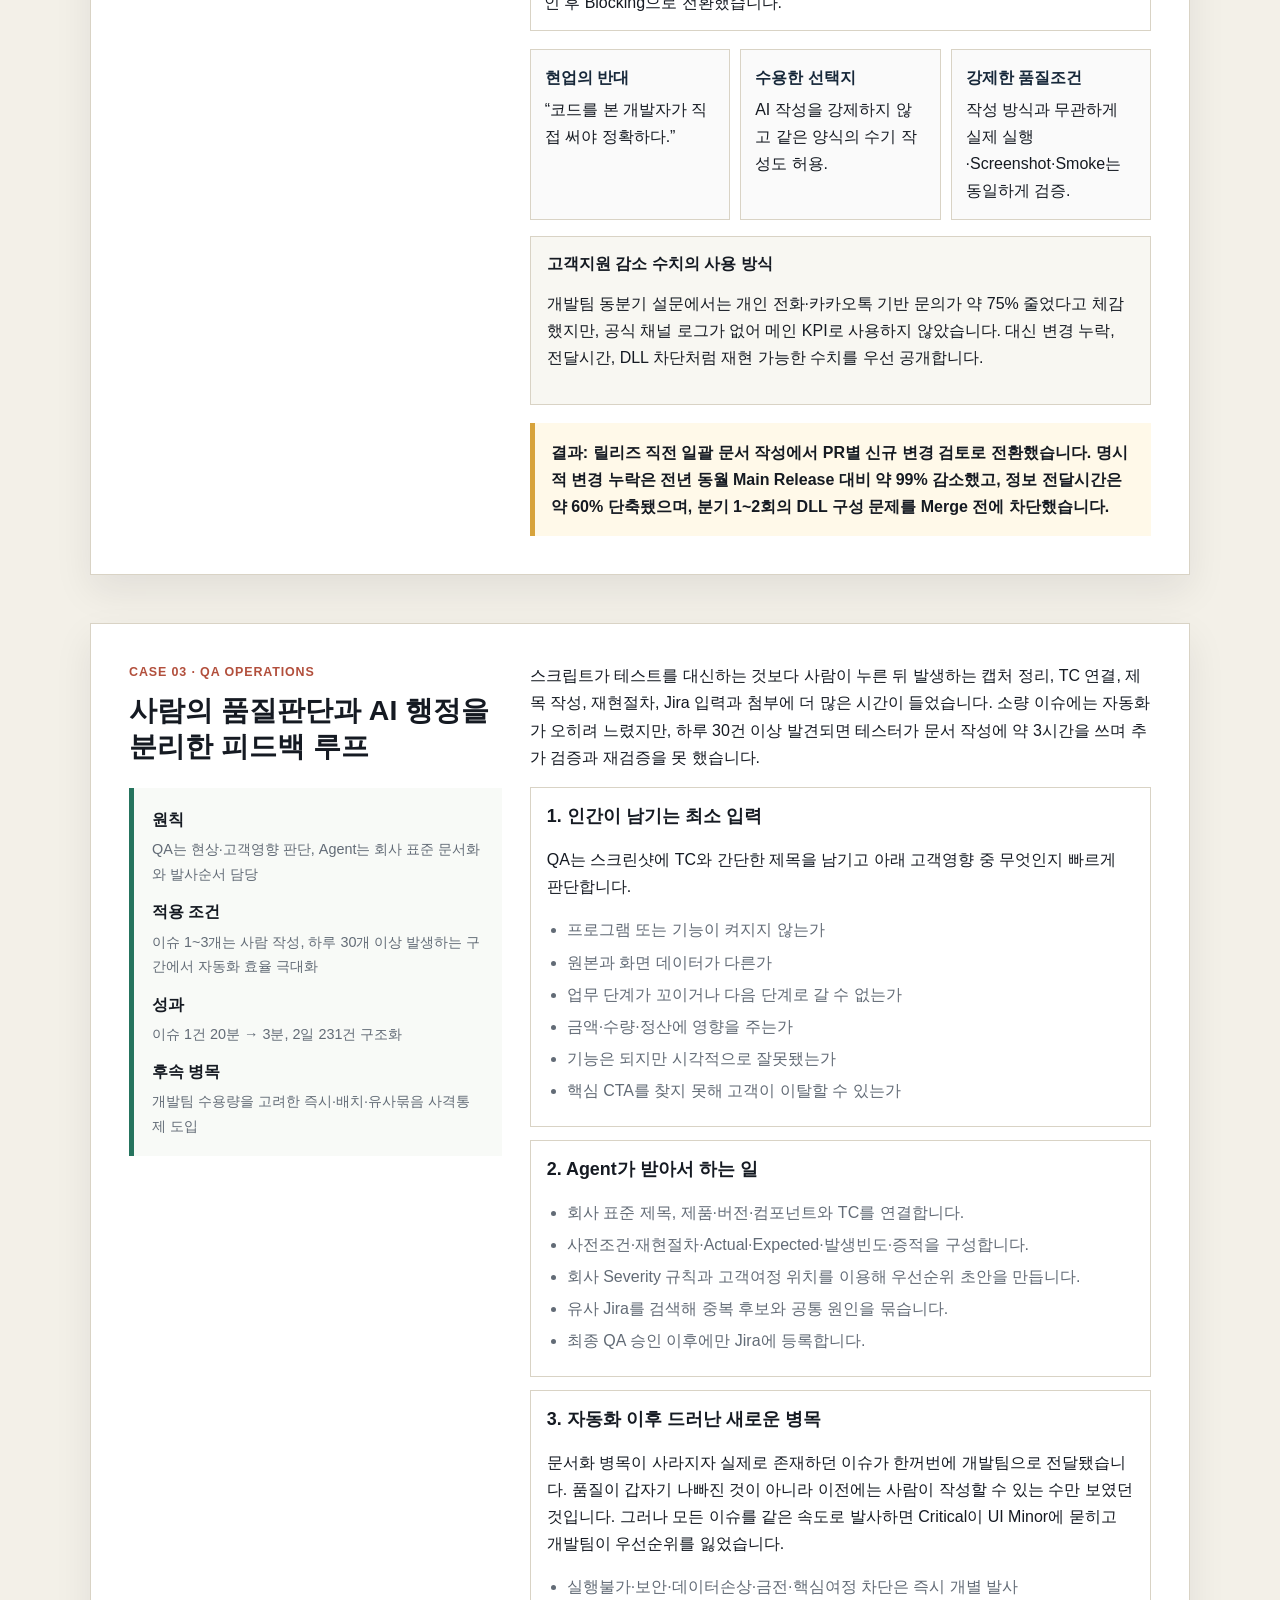
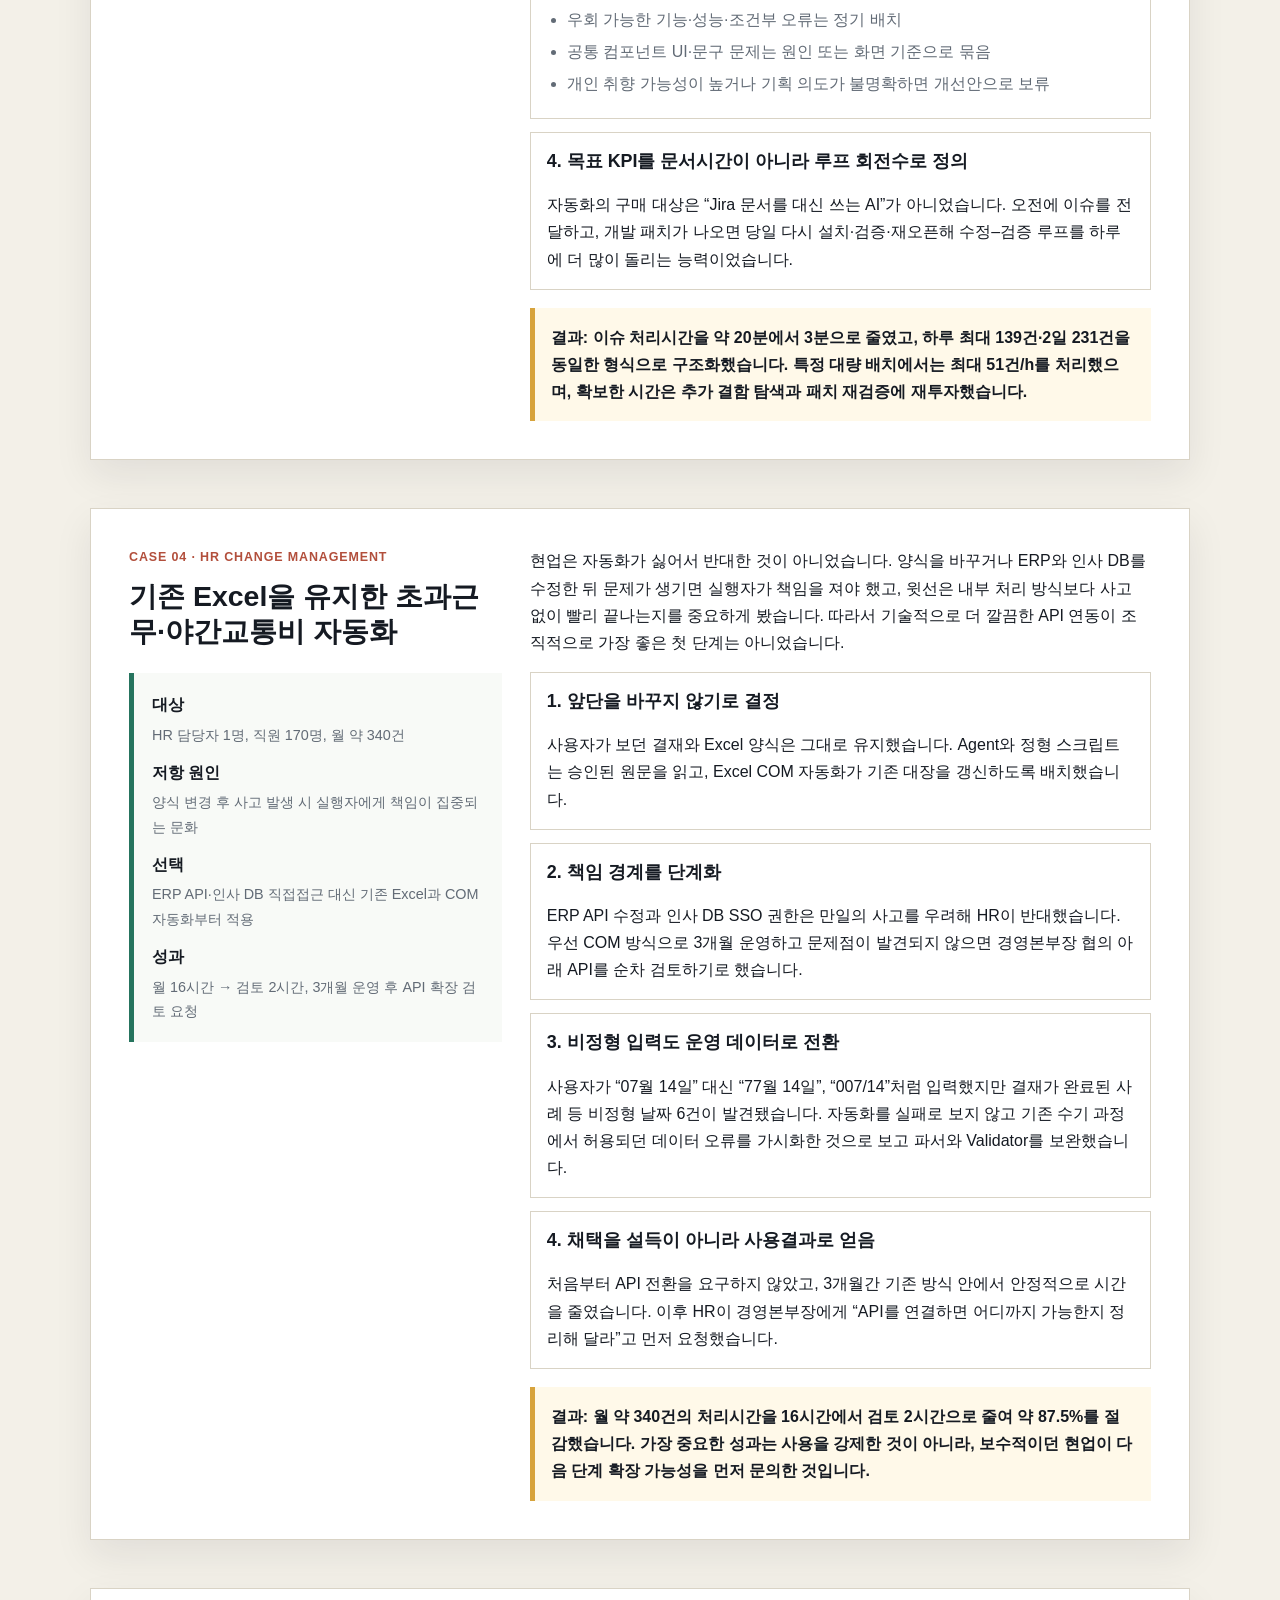
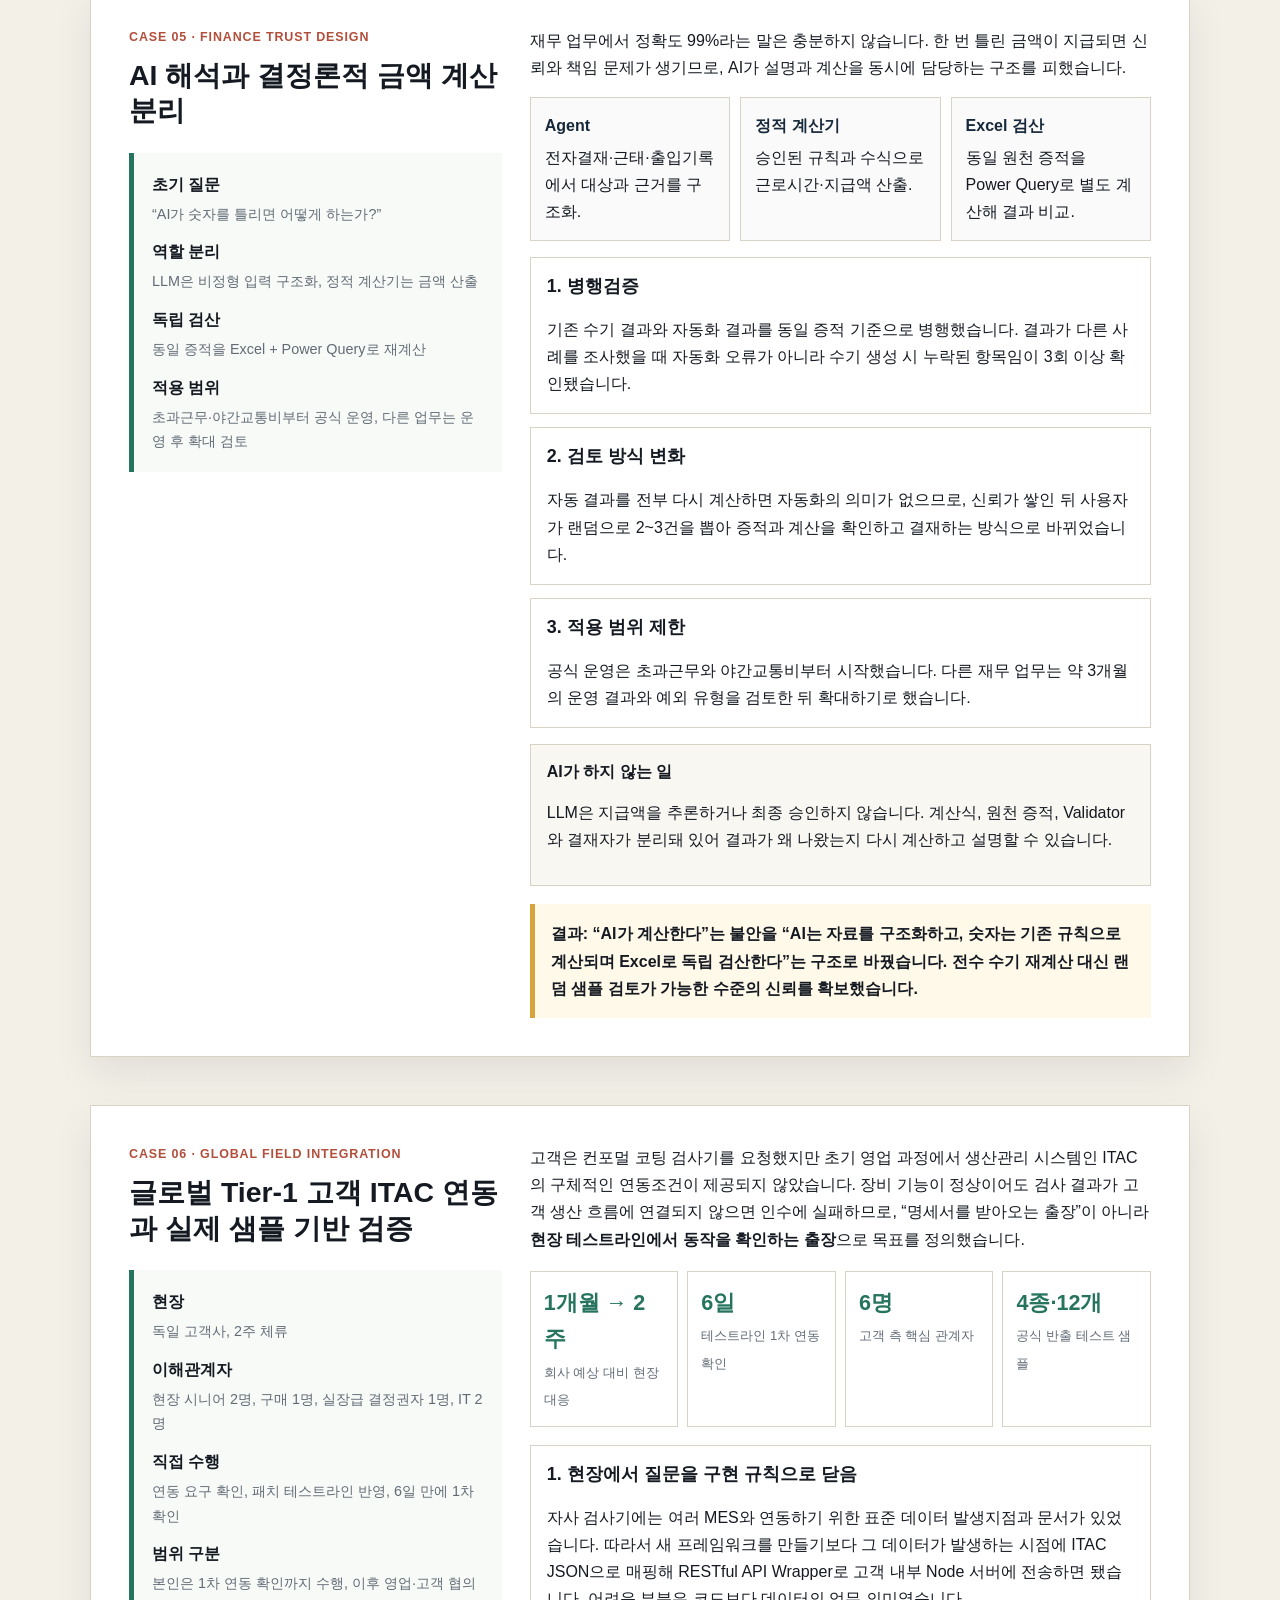
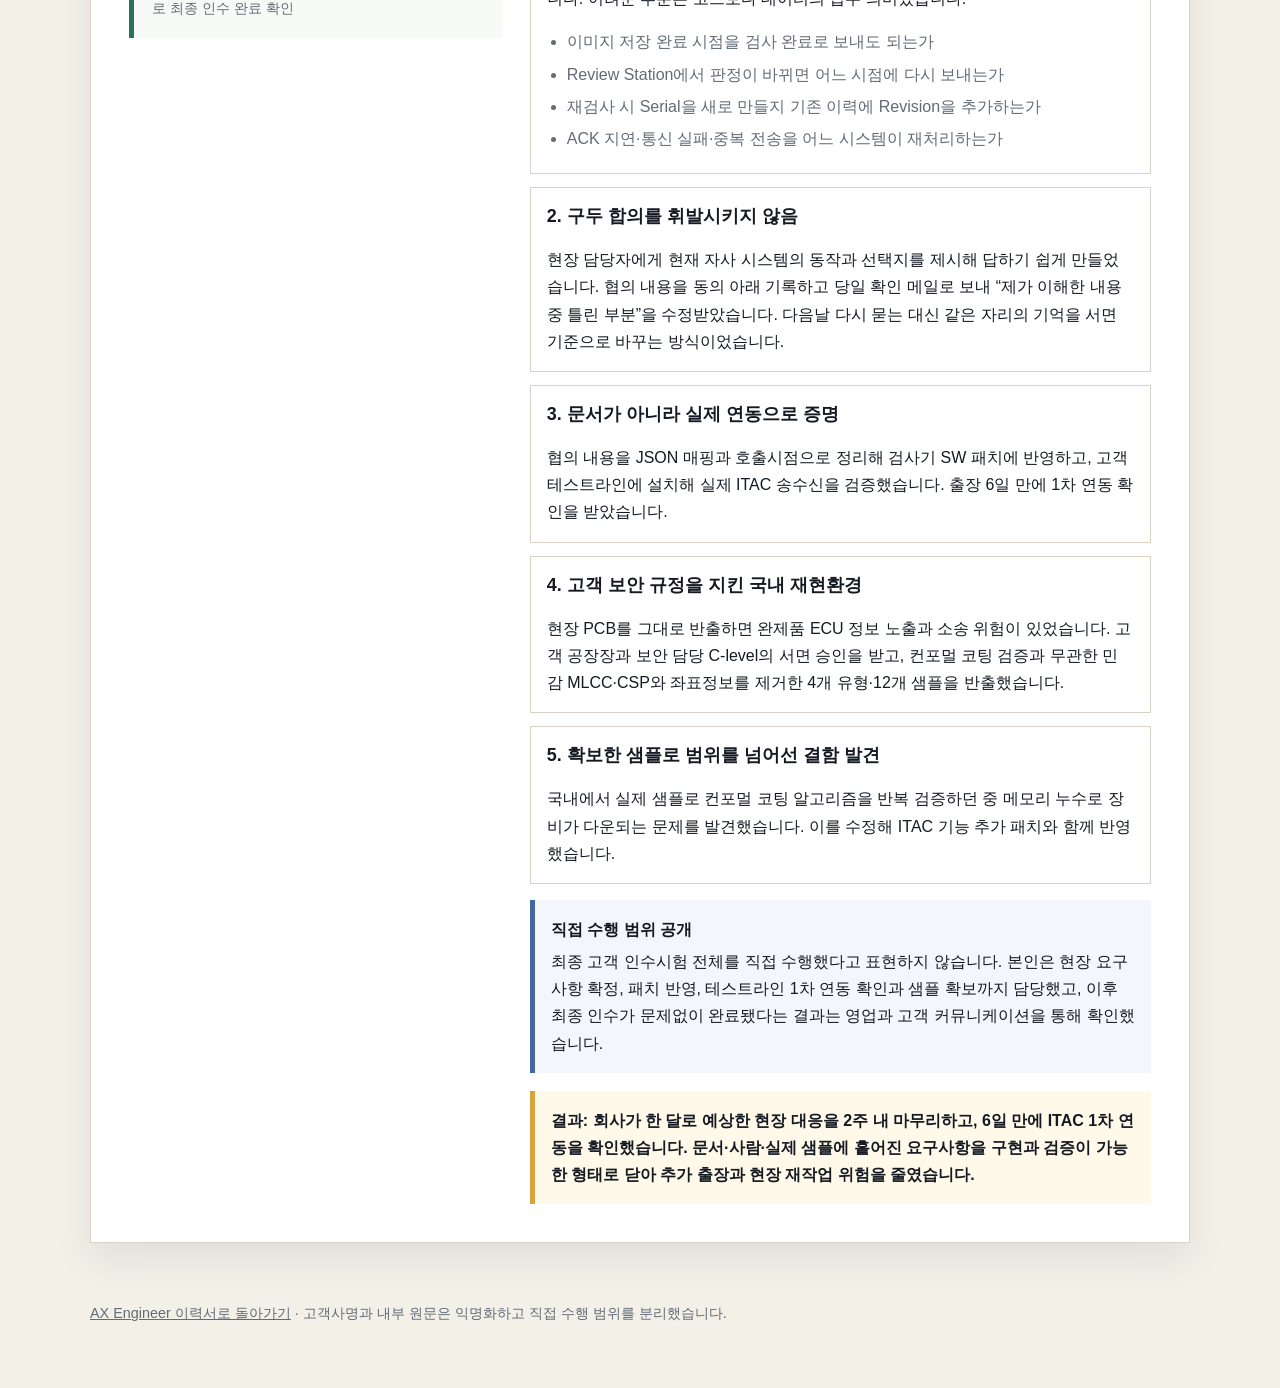
==== commit 8ea0fe44: "Expand AX case studies with operating decisions and field failures" ====
--- a/portfolio/ax-engineer.html
+++ b/portfolio/ax-engineer.html
@@ -1,20 +1,91 @@
 <!doctype html>
 <html lang="ko">
 <head>
-  <meta charset="utf-8"><meta name="viewport" content="width=device-width, initial-scale=1">
-  <meta name="description" content="개발·QA·HR·재무 업무를 실제 운영 자동화로 전환한 AX Engineer 사례">
+  <meta charset="utf-8">
+  <meta name="viewport" content="width=device-width,initial-scale=1">
+  <meta name="description" content="제조 현장·릴리즈·QA·HR·재무·글로벌 고객 연동을 실제 운영 자동화로 전환한 AX Engineer 상세 사례">
+  <meta name="author" content="시우 조">
   <title>AX Engineer Case Studies · 시우 조</title>
   <style>
-    :root{--paper:#f3f0e8;--sheet:#fff;--ink:#151a22;--muted:#626b76;--line:#d9d3c5;--navy:#17283a;--green:#26745e;--red:#b24f3c;--gold:#d7a33c;--blue:#42699b;--shadow:0 16px 36px rgba(20,24,32,.08)}*{box-sizing:border-box}html{scroll-behavior:smooth}body{margin:0;background:var(--paper);color:var(--ink);font-family:"Pretendard","Noto Sans KR","Segoe UI",Arial,sans-serif;line-height:1.68}a{color:inherit}.wrap{width:min(1080px,calc(100% - 36px));margin:0 auto}.header{position:sticky;top:0;z-index:10;border-bottom:1px solid rgba(20,24,32,.12);background:rgba(243,240,232,.94);backdrop-filter:blur(12px)}.nav{display:flex;justify-content:space-between;align-items:center;min-height:64px;gap:18px}.nav a{text-decoration:none;font-weight:800}.nav-links{display:flex;flex-wrap:wrap;gap:14px;color:var(--muted);font-size:.9rem}.hero{padding:54px 0 28px}.sheet{border:1px solid var(--line);background:var(--sheet);box-shadow:var(--shadow);padding:38px}.eyebrow{margin:0 0 10px;color:var(--red);font-size:.78rem;font-weight:900;letter-spacing:.07em;text-transform:uppercase}h1,h2,h3,p{margin-top:0}h1{font-size:2.2rem;line-height:1.12}h2{font-size:1.75rem;line-height:1.25}.lead{max-width:840px;color:var(--muted);font-size:1.04rem}.toc{display:flex;flex-wrap:wrap;gap:9px;margin-top:24px}.toc a{border:1px solid var(--navy);background:#fff;padding:8px 12px;text-decoration:none;font-weight:800}.case{padding:24px 0}.case-grid{display:grid;grid-template-columns:.78fr 1.22fr;gap:26px}.meta{border-left:5px solid var(--green);background:#f8faf7;padding:18px}.meta strong{display:block;margin-top:10px;margin-bottom:4px}.meta strong:first-child{margin-top:0}.meta span{display:block;color:var(--muted);font-size:.9rem}.flow{display:grid;gap:10px;margin:18px 0}.flow div{border:1px solid var(--line);background:#fff;padding:13px}.flow b{color:var(--navy)}.result{border-left:5px solid var(--gold);background:#fff9e9;padding:16px;font-weight:900}.guardrail{border:1px solid var(--line);background:#f8f7f2;padding:16px}.guardrail h3{font-size:1rem}.stats{display:grid;grid-template-columns:repeat(4,1fr);gap:9px;margin:18px 0}.stat{border:1px solid var(--line);background:#fff;padding:13px}.stat b{display:block;color:var(--green);font-size:1.35rem}.stat span{color:var(--muted);font-size:.82rem}.tradeoff{border-left:5px solid var(--blue);background:#f3f7fb;padding:16px;margin:18px 0}.tradeoff strong{display:block;margin-bottom:5px}.interview-notes{margin-top:22px;border:1px solid var(--line);background:#fbfaf6}.interview-notes summary{cursor:pointer;padding:16px 18px;font-weight:900;color:var(--navy);list-style:none}.interview-notes summary::-webkit-details-marker{display:none}.interview-notes summary::after{content:"＋";float:right}.interview-notes[open] summary::after{content:"－"}.notes-body{border-top:1px solid var(--line);padding:22px}.notes-body section{margin-bottom:24px}.notes-body section:last-child{margin-bottom:0}.notes-body h3{margin-bottom:8px;color:var(--navy)}.notes-body ul{margin:8px 0 0;padding-left:20px}.notes-body li{margin:5px 0;color:var(--muted)}.quote{border-left:4px solid var(--red);background:#fff;padding:14px 16px;margin:12px 0;color:var(--muted)}.footer{padding:34px 0 48px;color:var(--muted);font-size:.9rem}@media(max-width:900px){.stats{grid-template-columns:repeat(2,1fr)}}@media(max-width:800px){.case-grid{grid-template-columns:1fr}.sheet{padding:24px}h1{font-size:1.65rem}h2{font-size:1.45rem}.nav{align-items:flex-start;flex-direction:column;padding:13px 0}}@media(max-width:520px){.stats{grid-template-columns:1fr}}
+    :root{--paper:#f3f0e8;--sheet:#fff;--ink:#151a22;--muted:#626b76;--line:#d9d3c5;--navy:#17283a;--green:#26745e;--red:#b24f3c;--gold:#d7a33c;--blue:#42699b;--purple:#715788;--shadow:0 16px 36px rgba(20,24,32,.08)}
+    *{box-sizing:border-box}html{scroll-behavior:smooth}body{margin:0;background:var(--paper);color:var(--ink);font-family:"Pretendard","Noto Sans KR","Segoe UI",Arial,sans-serif;line-height:1.7}a{color:inherit}.wrap{width:min(1100px,calc(100% - 36px));margin:0 auto}.header{position:sticky;top:0;z-index:10;border-bottom:1px solid rgba(20,24,32,.12);background:rgba(243,240,232,.94);backdrop-filter:blur(12px)}.nav{display:flex;justify-content:space-between;align-items:center;min-height:64px;gap:18px}.nav a{text-decoration:none;font-weight:800}.nav-links{display:flex;flex-wrap:wrap;gap:13px;color:var(--muted);font-size:.88rem}.hero{padding:54px 0 28px}.sheet{border:1px solid var(--line);background:var(--sheet);box-shadow:var(--shadow);padding:38px}.eyebrow{margin:0 0 10px;color:var(--red);font-size:.78rem;font-weight:900;letter-spacing:.07em;text-transform:uppercase}h1,h2,h3,h4,p{margin-top:0}h1{font-size:2.22rem;line-height:1.12}h2{font-size:1.78rem;line-height:1.25}h3{font-size:1.12rem;line-height:1.35}h4{margin-bottom:6px;color:var(--navy);font-size:1rem}.lead{max-width:900px;color:var(--muted);font-size:1.04rem}.toc{display:flex;flex-wrap:wrap;gap:9px;margin-top:24px}.toc a{border:1px solid var(--navy);background:#fff;padding:8px 12px;text-decoration:none;font-weight:800}.case{padding:24px 0}.case-grid{display:grid;grid-template-columns:.75fr 1.25fr;gap:28px}.meta{position:sticky;top:88px;border-left:5px solid var(--green);background:#f8faf7;padding:18px}.meta strong{display:block;margin-top:12px;margin-bottom:4px}.meta strong:first-child{margin-top:0}.meta span{display:block;color:var(--muted);font-size:.9rem}.stats{display:grid;grid-template-columns:repeat(4,1fr);gap:9px;margin:18px 0}.stat{border:1px solid var(--line);background:#fff;padding:13px}.stat b{display:block;color:var(--green);font-size:1.35rem}.stat span{color:var(--muted);font-size:.82rem}.story{display:grid;gap:13px}.story section{border:1px solid var(--line);background:#fff;padding:16px}.story section p:last-child,.story section ul:last-child{margin-bottom:0}.story ul{margin:7px 0 0;padding-left:20px;color:var(--muted)}.story li{margin:5px 0}.flow{display:grid;gap:10px;margin:18px 0}.flow div{border:1px solid var(--line);background:#fff;padding:13px}.flow b{color:var(--navy)}.result{border-left:5px solid var(--gold);background:#fff9e9;padding:16px;margin-top:18px;font-weight:900}.guardrail{border:1px solid var(--line);background:#f8f7f2;padding:16px;margin-top:16px}.guardrail h3{font-size:1rem}.tradeoff{border-left:5px solid var(--blue);background:#f3f7fb;padding:16px;margin-top:16px}.tradeoff strong{display:block;margin-bottom:5px}.quote{border-left:4px solid var(--red);background:#fff;padding:14px 16px;margin:12px 0;color:var(--muted)}.decision{display:grid;grid-template-columns:repeat(3,1fr);gap:10px;margin:16px 0}.decision div{border:1px solid var(--line);background:#fafafa;padding:14px}.decision b{display:block;margin-bottom:5px;color:var(--navy)}.scope{font-size:.9rem;color:var(--muted)}.footer{padding:34px 0 48px;color:var(--muted);font-size:.9rem}@media(max-width:900px){.stats,.decision{grid-template-columns:repeat(2,1fr)}}@media(max-width:800px){.case-grid{grid-template-columns:1fr}.meta{position:static}.sheet{padding:24px}h1{font-size:1.68rem}h2{font-size:1.48rem}.nav{align-items:flex-start;flex-direction:column;padding:13px 0}}@media(max-width:520px){.stats,.decision{grid-template-columns:1fr}}
   </style>
 </head>
 <body>
-<header class="header"><nav class="nav wrap"><a href="../resume/ax-engineer.html">← AX Engineer · 시우 조</a><div class="nav-links"><a href="#release">Release</a><a href="#qa">QA</a><a href="#leave">HR</a><a href="#payroll">Finance</a></div></nav></header>
+<header class="header"><nav class="nav wrap"><a href="../resume/ax-engineer.html">← AX Engineer · 시우 조</a><div class="nav-links"><a href="#manufacturing">Manufacturing</a><a href="#release">Release</a><a href="#qa">QA</a><a href="#hr">HR</a><a href="#finance">Finance</a><a href="#global">Global</a></div></nav></header>
 <main>
-<section class="hero wrap"><div class="sheet"><p class="eyebrow">Detailed Case Studies</p><h1>현업의 입력을 없애지 않고, 그 뒤의 반복과 통제를 자동화했습니다.</h1><p class="lead">네 사례는 모두 같은 원칙을 따릅니다. 이미 조직이 사용하는 PR·스크린샷·전자결재·근태·출입기록·Excel을 입력으로 활용하고, Agent는 비정형 해석과 후보 생성을 담당하며, 사람의 리뷰와 정적 Validator가 최종 결과를 통제합니다.</p><div class="toc"><a href="#release">01 릴리즈</a><a href="#qa">02 QA</a><a href="#leave">03 휴가</a><a href="#payroll">04 급여·택시비</a></div></div></section>
-<section id="release" class="case wrap"><div class="sheet case-grid"><aside><p class="eyebrow">Case 01 · Development</p><h2>PR 기반 변경관리·릴리즈 문서·Smoke Gate 통합</h2><div class="meta"><strong>환경</strong><span>개발 조직 60명 이상, 프로젝트당 7~8명, 5개 프로젝트, 16개 제품, 릴리즈당 변경 30~40건</span><strong>문제</strong><span>SVN Merge 후 릴리즈 직전 약 3일 동안 개발자가 코드를 다시 읽어 문서를 작성</span><strong>성과</strong><span>전년 동월 Main Release 대비 변경 누락 약 99% 감소, 전달시간 약 60% 단축</span></div></aside><article><p>공용 Trunk와 고객사별 특수 패치가 뒤섞인 환경에서, 담당 개발자의 기억에 의존하던 변경 의도를 PR 시점에 구조화하고 실제 앱 동작으로 검증했습니다.</p><div class="stats"><div class="stat"><b>99%</b><span>변경 누락 감소</span></div><div class="stat"><b>60%</b><span>전달시간 단축</span></div><div class="stat"><b>75%</b><span>고객지원 문의 감소</span></div><div class="stat"><b>1~2회</b><span>분기별 DLL 문제 차단</span></div></div><div class="flow"><div><b>1. PR 단위 변경 분석</b><br>PR 생성 시 Claude API 기반 Agent가 Commit, Jira, C++ 심볼, 기존 릴리즈 문서와 영향 범위를 분석합니다.</div><div><b>2. 실제 WinApp 재현</b><br>Rust 기반 Custom MCP가 화면 정보와 UI 상태를 CLI로 노출하고 버튼 클릭, TextBox 수정, 검사 Window 설정과 광학 검사 흐름을 실행합니다.</div><div><b>3. 문서·증적 생성</b><br>변경 의도, 목적, 영향 범위, 제약사항을 Docmost에 작성하고 PR 본문에 링크를 삽입합니다. 실제 Screenshot이 첨부되지 않으면 Mock 이미지가 남아 검토 누락을 드러냅니다.</div><div><b>4. 승인과 Gate</b><br>실행 결과와 문서가 다르면 Fail, 재현되지 않으면 NEED CHECK로 개발자에게 반환합니다. 개발자가 변경 내용을 승인하고 QA가 릴리즈 착수를 승인합니다.</div></div><div class="guardrail"><h3>운영 전환</h3><p>처음부터 Merge를 막지 않았습니다. 6개월 동안 Warning-only로 운영하며 오탐과 예외를 줄인 뒤 공식 결재를 거쳐 Smoke 실패 시 Merge를 차단하는 Gate로 전환했습니다.</p></div><div class="tradeoff"><strong>의도적으로 포기한 범위</strong>회귀 전용 장비를 확보할 수 없었고 기존 Simulator도 CUDA 기반 3D Image Draw 경로를 재현하지 못했습니다. 따라서 CPU 기반 기능과 재현 가능한 UI 흐름만 자동화하고 GPU·광학·실장비 의존 영역은 QA 수동 검증으로 남겼습니다.</div><div class="result">결과: 릴리즈 직전 일괄 문서 작성에서 PR 단위 Incremental Review로 전환해 변경 누락과 고객 문의를 줄이고, 개발자가 기능 작업에 더 몰입할 수 있는 구조를 확보했습니다.</div><details class="interview-notes"><summary>면접용 상세 메모 펼치기</summary><div class="notes-body"><section><h3>1. 원래 무엇이 문제였나</h3><ul><li>릴리즈 범위가 확정되는 시점은 배포 직전 약 3일 전이었고, 개발자가 SVN Merge 후 코드를 다시 읽으며 릴리즈 노트를 작성했습니다.</li><li>전체 개발 조직은 60명 이상이며, 프로젝트당 7~8명이 참여했습니다. 5개 프로젝트와 16개 제품을 관리했고 Main Release마다 변경 30~40건이 포함됐습니다.</li><li>알고리즘 수정, 공용 옵션, 공용 Trunk 변경처럼 간접 영향을 주는 항목이 자주 빠졌습니다.</li><li>커밋 메시지는 대부분 “고객사 요청사항으로 수정” 수준의 한 줄이어서 담당 개발자 외에는 변경 의도를 알기 어려웠습니다.</li><li>의도된 변경이 문서에서 누락되면 QA가 이전 버전과 달라진 결과를 신규 결함으로 등록하는 Fake Issue가 매 릴리즈마다 발생했습니다.</li><li>고객사도 패치 후 결과값이 달라졌다고 항의했고, 담당 개발자에게 하루 평균 약 2건의 지원 전화가 집중됐습니다.</li></ul></section><section><h3>2. 왜 템플릿과 교육으로 해결되지 않았나</h3><ul><li>릴리즈 노트 템플릿, 개발자 교육, Jira 티켓, 코드 주석, 내부 문서화 등을 지속적으로 시도했지만 변경관리는 여전히 불안정했습니다.</li><li>고객사 전용 특수 패치가 Main과 장기간 분리되며 사실상 커스텀 제품처럼 변했고, Main Merge 시 Conflict가 반복됐습니다.</li><li>상세 정보를 많이 제공할수록 QA 검증 범위와 개발자 대응 업무도 늘어났기 때문에 개발자에게는 최소한의 정보만 제공하는 편이 단기적으로 유리했습니다.</li><li>C++ 코드 복잡도가 높아 단순 Diff나 Jira만으로는 호출 관계와 실제 사용자 영향을 추론하기 어려웠습니다.</li></ul></section><section><h3>3. 실제 설계</h3><ul><li>PR 생성 시 Pipeline이 Claude API Agent를 자동 호출했습니다.</li><li>입력은 Commit과 PR, Jira, C++ 심볼 분석, 기존 문서, Smoke 결과, UI Toolkit Dump, 실제 WinApp 실행 결과를 함께 사용했습니다.</li><li>Rust 기반 Custom MCP는 화면 정보 CLI 노출, 버튼 클릭, TextBox 수정, 상태 변화 반환, 검사 Window 그리기, 부품 광학 검사 기능을 제공했습니다.</li><li>Agent 결과는 Docmost에 작성하고 PR 본문에 링크를 삽입했으며 원본 HTML은 서버에 보관했습니다.</li><li>개발자가 Docmost를 수정하면 Agent가 다시 읽어 HTML을 갱신하고, PR Merge 시 연결된 HTML도 함께 Stage에 배포했습니다.</li></ul></section><section><h3>4. AI 결과를 어떻게 통제했나</h3><ul><li>초기에는 내부 함수 이름을 그대로 쓰는 문제가 있어 코드 심볼을 사용자 UI 명칭으로 변환했습니다.</li><li>변경 기능은 Custom MCP로 실제 실행하고, 재현되지 않으면 CI 진입 전에 NEED CHECK로 개발자에게 반환했습니다.</li><li>문서 설명과 실제 실행 결과가 다르면 Fail 처리했습니다.</li><li>초안에는 일부러 Mock Screenshot을 넣어 개발자가 실제 기능을 실행하고 진짜 Screenshot으로 교체하도록 유도했습니다.</li><li>최종 Merge는 개발자, 릴리즈 착수 승인은 QA가 담당했습니다.</li></ul></section><section><h3>5. 실제 누락을 잡은 사례</h3><p>공용 Trunk의 그림자 연산 처리 엔진이 마이너 버전으로 업데이트된 적이 있습니다. Agent는 변경을 감지해 문서를 작성했지만 실제 Screenshot이 교체되지 않아 Mock 이미지가 그대로 남았습니다. 담당자를 추적한 결과 알고리즘 팀장이 버그 수정 후 반영 사실을 잊고 있었고, 변경 부분을 다시 확인한 뒤 정식 승인했습니다.</p></section><section><h3>6. 현업 반대와 해결</h3><div class="quote">“코드를 직접 본 개발자가 릴리즈 노트를 써야 가장 정확하다.”</div><ul><li>초기에는 자동 생성 문서가 기존 수기 문서보다 약 4배 길어져 검토 부담이 커졌다는 반발이 있었습니다.</li><li>릴리즈 직전 30~40건을 한 번에 검토하는 대신 PR마다 새로 추가된 내용만 확인하는 Incremental Review로 바꿨습니다.</li><li>AI 작성을 원하지 않는 개발자는 동일 양식에 수기로 작성할 수 있게 했지만 실제 Screenshot과 Smoke Gate는 동일하게 적용했습니다.</li><li>제약사항 공개에 반대하는 개발자에게는 “고객이 실패했을 때 셀프 해결할 수 있는 메시지를 제공하면 담당 개발자의 전화 수신을 줄일 수 있다”는 효과로 설득했습니다.</li><li>도입 후 고객지원 문의는 하루 약 2건에서 이틀에 약 1건으로 감소했습니다.</li></ul></section><section><h3>7. 실패와 운영 한계</h3><ul><li>장비를 회귀 전용으로 고정할 수 없었고 실제 테스트에 계속 사용됐습니다.</li><li>Simulator는 GPU 경로를 고려하지 않아 CUDA 미사용 3D Image Draw만 재현할 수 있었습니다.</li><li>전체 AOI 회귀 자동화는 포기하고 CPU·UI·Smoke 범위로 한정했습니다.</li><li>시스템 장애는 Claude Code가 Runbook에 따라 조치하고, 실패하면 담당자에게 Escalation하도록 구성했습니다.</li></ul></section><section><h3>8. 면접에서 강조할 한 문장</h3><p><strong>AI가 문서를 대신 쓴 것이 아니라, 담당 개발자의 기억에만 있던 변경 의도를 PR 시점에 끌어내고 실제 앱 실행으로 검증해 문서·승인·배포에 연결했습니다.</strong></p></section></div></details></article></div></section>
-<section id="qa" class="case wrap"><div class="sheet case-grid"><aside><p class="eyebrow">Case 02 · QA</p><h2>스크린샷 기반 TC·Jira·Git 연계 자동화</h2><div class="meta"><strong>문제</strong><span>수기 테스트 이후 TC 갱신, 증적 정리, Jira 작성, 개발 연계에 반복 시간이 발생</span><strong>성과</strong><span>QA 수동 검수·행정시간 30% 이상 단축</span></div></aside><article><p>테스트 행위 자체를 무리하게 자동화하지 않고, 결과를 옮기고 설명하고 연결하는 주변 행정업무부터 제거했습니다.</p><div class="flow"><div><b>1. 기존 행동 유지</b><br>QA는 기존처럼 테스트하고 실패 화면의 스크린샷을 저장합니다.</div><div><b>2. 자동 매핑</b><br>파일명과 테스트 규칙을 이용해 스크린샷을 TC와 연결하고 재현 단계와 증적 후보를 구성합니다.</div><div><b>3. 이슈·코드 연계</b><br>Jira 티켓 생성, 증적 첨부, 관련 Git 작업 연결을 자동 수행합니다.</div><div><b>4. 예외 검토</b><br>판정이 모호하거나 중복 가능성이 있는 건만 QA가 최종 검토합니다.</div></div><div class="guardrail"><h3>통제 포인트</h3><p>모든 쓰기 작업을 직렬화하고, 자동 생성 결과는 최종 상신 전에 QA가 확인하도록 분리했습니다.</p></div><div class="result">결과: 현업 테스트 방식의 변화 없이 검수 및 행정 처리시간을 30% 이상 단축</div></article></div></section>
-<section id="leave" class="case wrap"><div class="sheet case-grid"><aside><p class="eyebrow">Case 03 · HR</p><h2>비정형 전자결재 기반 휴가 관리 자동화</h2><div class="meta"><strong>문제</strong><span>ERP 미지원 휴가를 Excel로 관리하고, 전자결재 문서는 표준 양식 없이 자유서술</span><strong>성과</strong><span>휴가 문서 관리시간 99% 감소</span></div></aside><article><p>규칙 기반 처리가 어려울 정도로 제각각 작성된 문서를 Agent가 구조화하되, 원문과 수정 이력을 항상 남겼습니다.</p><div class="flow"><div><b>1. 문서 수집</b><br>승인된 전자결재 문서를 웹에서 수집하고 기안자와 원문 링크를 식별합니다.</div><div><b>2. 비정형 해석</b><br>Agent가 휴가 유형, 사용일, 시간 단위, 발생 근거를 구조화합니다.</div><div><b>3. Excel 갱신</b><br>Excel COM 자동화로 기존 휴가 대장을 갱신해 담당자의 익숙한 업무 화면을 유지합니다.</div><div><b>4. 근거 보존</b><br>내부 DB에 원문 링크, 추출 결과, 수정 이력과 처리 시각을 저장합니다.</div></div><div class="guardrail"><h3>통제 포인트</h3><p>문서 해석 결과가 충돌하거나 날짜·휴가 유형이 불명확한 건은 자동 반영하지 않고 담당자 검토 대상으로 분리했습니다.</p></div><div class="result">결과: 휴가 문서 조회·전사·대장 갱신 반복을 제거해 담당 시간 99% 감소</div></article></div></section>
-<section id="payroll" class="case wrap"><div class="sheet case-grid"><aside><p class="eyebrow">Case 04 · Finance</p><h2>야간근로 수당·택시비 지급 검증 자동화</h2><div class="meta"><strong>문제</strong><span>세콤, 근태, 전자결재와 영수증을 사람이 대조해 야근식대·초과수당·택시비를 산정</span><strong>성과</strong><span>재무 반복 정산업무 80% 이상 감소</span></div></aside><article><p>급여 관련 결과를 LLM이 확정하지 않도록 기본 산정, 택시비 보정, 최종 Validator를 분리했습니다.</p><div class="flow"><div><b>1. 3중 교차검증</b><br>세콤 퇴근시간, 내부 근태시스템, 전자결재 승인 정보를 대조해 일치하는 근로자의 야간근로 시간과 지급 대상을 산정합니다.</div><div><b>2. Excel 반영</b><br>정상 건을 Excel COM 자동화로 지급 대장에 반영하고 원천 근거를 내부 DB에 저장합니다.</div><div><b>3. Taxi Agent 보정</b><br>택시비 전자결재를 제출한 임직원을 식별해 영수증과 신청 정보를 기준으로 지급 항목을 보정합니다.</div><div><b>4. 정적 Validator</b><br>최종 산출된 야간근로 시간, 전자결재 존재 여부, 영수증 금액과 지급 결과를 결정론적으로 재검증합니다.</div></div><div class="guardrail"><h3>통제 포인트</h3><p>Agent는 문서 해석과 후보 생성에만 사용하고, 최종 금액과 지급 여부는 원천 데이터 기반 Validator가 확인합니다. 불일치 건은 지급 대장에서 분리합니다.</p></div><div class="result">결과: 재무팀의 급여·복리후생 반복 정산 작업을 80% 이상 감소시키고 감사 증적 확보</div></article></div></section>
-</main><footer class="footer wrap"><p><a href="../resume/ax-engineer.html">AX 이력서로 돌아가기</a> · 회사명, 개인 식별정보, 내부 원문과 실제 데이터는 공개하지 않고 구조와 성과만 익명화했습니다.</p></footer>
-</body></html>+  <section class="hero wrap"><div class="sheet"><p class="eyebrow">Detailed Case Studies</p><h1>문제를 자동화 대상으로 보기 전에, 사람이 왜 그 일을 계속하고 있는지부터 확인합니다.</h1><p class="lead">아래 사례는 기술 목록이 아니라 사고 흐름을 보여줍니다. 현장과 조직이 기존 방식을 유지하는 이유를 확인하고, 물리적·보안·책임·운영 제약 안에서 영향범위를 좁혀 실행한 뒤, 운영 중 발생한 실패를 다음 실행 전 검증 Gate로 바꾸는 방식을 반복했습니다.</p><div class="toc"><a href="#manufacturing">01 제조공정</a><a href="#release">02 릴리즈</a><a href="#qa">03 QA 피드백</a><a href="#hr">04 HR 변화관리</a><a href="#finance">05 재무 신뢰설계</a><a href="#global">06 글로벌 현장</a></div></div></section>
+
+  <section id="manufacturing" class="case wrap"><div class="sheet case-grid"><aside><p class="eyebrow">Case 01 · Manufacturing AX</p><h2>3D AOI 광학계 캘리브레이션 공정 자동화</h2><div class="meta"><strong>환경</strong><span>3D AOI 광학계 조립 공정, 정밀 계측 기반 초기 캘리브레이션</span><strong>기존 작업</strong><span>지그별 반복 측정 3회, 지그 교환, 결과 Excel 기록을 위해 약 1시간 작업자 상주</span><strong>적용 범위</strong><span>벤더·장비 구조상 자동화 가능한 듀얼레인 광학계 약 60%</span><strong>운영</strong><span>공장장 승인 후 3개월 운영, 현장 실패 2건을 추가 Gate로 보완</span></div></aside><article>
+    <p>현장에서는 캘리브레이션 자체가 큰 장애를 만들지 않았기 때문에 “개선 의견을 내지 말고 그냥 하면 된다”는 업무로 받아들여졌습니다. 그러나 성수기에는 작업자 3명이 캘리브레이션만 수행했고, 출고가 밀리면 광학 연구소 인원이 2·3분기에 분기 4~5회씩 공장 조립을 지원했습니다. 문제는 캘리브레이션 시간이 아니라 <strong>숙련 인력이 1시간 동안 지그 교체와 기록 때문에 다른 광학계를 조립하지 못하는 구조</strong>였습니다.</p>
+    <div class="stats"><div class="stat"><b>6h+</b><span>작업자 1인 주간 여유시간</span></div><div class="stat"><b>15%</b><span>주 40시간 대비 추가 여력</span></div><div class="stat"><b>60%</b><span>적용 가능한 광학계 범위</span></div><div class="stat"><b>0~1회</b><span>적용 후 분기별 연구소 지원</span></div></div>
+    <div class="story">
+      <section><h3>1. 관찰과 문제 정의</h3><p>직접 광학계를 조립하며 “측정이 진행되는 동안 왜 사람이 계속 옆에 있어야 하는가”를 출발점으로 삼았습니다. 작업자의 전문 판단이 필요한 구간은 초기 세팅과 결과 확인이었고, 중간 지그 교체와 정형 데이터 기록은 반복작업이었습니다.</p></section>
+      <section><h3>2. 물리적 제약부터 확인</h3><ul><li>듀얼레인 장비는 지그 3개를 컨베이어에 연속 투입할 수 있었습니다.</li><li>싱글레인은 물리적으로 지그 교체가 필요해 자동화 대상에서 제외했습니다.</li><li>광학계 벤더가 2곳이었고 다른 벤더 제품은 추가 캘리브레이션이 필요해 전면 적용하지 않았습니다.</li><li>기존 보고양식을 바꾸면 현장과 품질 기록의 전환 비용이 생기므로 출력 형식은 그대로 유지했습니다.</li></ul></section>
+      <section><h3>3. 실행 가능한 최소안</h3><p>고정된 지그 크기를 기준으로 전용 출력 모드를 기획하고, Head를 고정 좌표로 이동해 Anchor를 확인한 뒤 지그별 캘리브레이션을 수행하도록 구성했습니다. 결과는 기존 Excel 보고양식에 맞게 정제해 내보냈습니다.</p><p class="scope">영향범위는 4개 파일이며 캘리브레이션 모드에서만 동작해 일반 장비 구동에는 영향을 주지 않았습니다. 개발자에게 범위와 위험을 설명해 허가를 받은 뒤 AI coding agent를 활용해 직접 구현했습니다.</p></section>
+      <section><h3>4. 운영 중 실패 ① 컨베이어 조립오차</h3><p>지그 삽입 시 컨베이어가 벌어져 캘리브레이션이 실패했습니다. 자동화 로직의 실패로 끝내지 않고 컨베이어 조립이 허용 오차 안에 있는지 먼저 확인해야 한다고 판단했습니다.</p><ul><li>컨베이어에 Anchor 이미지를 추가했습니다.</li><li>캘리브레이션 진입 전에 Anchor 위치를 확인했습니다.</li><li>조립 상태가 오차범위를 벗어나면 측정을 시작하지 않도록 차단했습니다.</li></ul></section>
+      <section><h3>5. 운영 중 실패 ② 뚜껑 미장착과 공장 조명</h3><p>조립 순서상 뚜껑 센서를 설치하기 전에 캘리브레이션을 수행하는 경우가 있어 공장 조명이 유입됐습니다. “뚜껑을 먼저 닫으라”는 절차를 추가하면 실제 조립 순서와 충돌하므로, 사람의 기억 대신 환경조건을 측정하게 했습니다.</p><ul><li>캘리브레이션 진입 전 광량을 측정했습니다.</li><li>상한 초과 시 “광량이 초과됩니다. 암실에서 진행해주세요”를 표시했습니다.</li><li>하한 미달 시 “광량이 부족합니다. Project 설정을 점검해주세요”를 표시했습니다.</li><li>정상 범위에서만 캘리브레이션을 시작했습니다.</li></ul></section>
+    </div>
+    <div class="tradeoff"><strong>의도적으로 남긴 수동 범위</strong>싱글레인 장비의 물리적 지그 교체와 추가 캘리브레이션이 필요한 타 벤더 광학계는 자동화 성과를 과장하지 않고 수동 공정으로 남겼습니다. 적용 가능한 60%부터 안정적으로 운영하는 편이 전체 공정을 무리하게 바꾸는 것보다 효율적이라고 판단했습니다.</div>
+    <div class="result">결과: 작업자 1인이 캘리브레이션 시간 동안 다른 광학계를 조립할 수 있어 주 6시간 이상, 주 40시간의 약 15%에 해당하는 추가 여력을 확보했습니다. 광학 연구소의 생산지원 투입은 분기 4~5회에서 통상 0회, 실제 극성수기에도 약 1회 수준으로 감소했습니다.</div>
+  </article></div></section>
+
+  <section id="release" class="case wrap"><div class="sheet case-grid"><aside><p class="eyebrow">Case 02 · Release AX</p><h2>PR 기반 변경관리·릴리즈 문서·Smoke Gate 통합</h2><div class="meta"><strong>환경</strong><span>개발 조직 60명 이상, 5개 프로젝트·16개 제품, 공용 Trunk와 고객사 커스텀 패치</span><strong>문제</strong><span>릴리즈 직전 약 3일 동안 개발자가 코드를 다시 읽어 문서를 작성하고 변경 의도가 누락됨</span><strong>전환</strong><span>PR 단위 Incremental Review, 실제 앱 재현, Warning 후 Blocking Gate</span><strong>성과</strong><span>명시적 변경 누락 약 99% 감소, 정보 전달시간 약 60% 단축</span></div></aside><article>
+    <p>문서 템플릿과 교육이 없어서 누락되는 문제가 아니었습니다. 변경 내용을 상세히 적을수록 QA 검증과 개발자 대응이 늘어나는 구조였고, 고객사 특수 패치가 Main과 장기간 분리되면서 담당자 기억이 가장 빠른 경로가 됐습니다. 따라서 “더 잘 써라”가 아니라 <strong>변경이 발생하는 PR 시점에 코드·Jira·실제 동작을 함께 기록</strong>하도록 바꿨습니다.</p>
+    <div class="flow"><div><b>1. 변경 의도 수집</b><br>Agent가 Commit, Jira, C++ 심볼, 기존 릴리즈 문서와 영향 범위를 분석했습니다.</div><div><b>2. 실제 WinApp 재현</b><br>Custom MCP로 화면 상태를 읽고 버튼 클릭, TextBox 수정, 검사 흐름을 실행해 설명과 동작을 비교했습니다.</div><div><b>3. 증적과 승인</b><br>실제 Screenshot이 없으면 Mock 상태가 남도록 했고, 개발자가 변경 설명을 승인한 뒤 QA가 릴리즈 착수를 승인했습니다.</div><div><b>4. 점진적 Gate</b><br>처음부터 Merge를 차단하지 않고 6개월간 Warning-only로 운영해 오탐과 예외를 줄인 후 Blocking으로 전환했습니다.</div></div>
+    <div class="decision"><div><b>현업의 반대</b><span>“코드를 본 개발자가 직접 써야 정확하다.”</span></div><div><b>수용한 선택지</b><span>AI 작성을 강제하지 않고 같은 양식의 수기 작성도 허용.</span></div><div><b>강제한 품질조건</b><span>작성 방식과 무관하게 실제 실행·Screenshot·Smoke는 동일하게 검증.</span></div></div>
+    <div class="guardrail"><h3>고객지원 감소 수치의 사용 방식</h3><p>개발팀 동분기 설문에서는 개인 전화·카카오톡 기반 문의가 약 75% 줄었다고 체감했지만, 공식 채널 로그가 없어 메인 KPI로 사용하지 않았습니다. 대신 변경 누락, 전달시간, DLL 차단처럼 재현 가능한 수치를 우선 공개합니다.</p></div>
+    <div class="result">결과: 릴리즈 직전 일괄 문서 작성에서 PR별 신규 변경 검토로 전환했습니다. 명시적 변경 누락은 전년 동월 Main Release 대비 약 99% 감소했고, 정보 전달시간은 약 60% 단축됐으며, 분기 1~2회의 DLL 구성 문제를 Merge 전에 차단했습니다.</div>
+  </article></div></section>
+
+  <section id="qa" class="case wrap"><div class="sheet case-grid"><aside><p class="eyebrow">Case 03 · QA Operations</p><h2>사람의 품질판단과 AI 행정을 분리한 피드백 루프</h2><div class="meta"><strong>원칙</strong><span>QA는 현상·고객영향 판단, Agent는 회사 표준 문서화와 발사순서 담당</span><strong>적용 조건</strong><span>이슈 1~3개는 사람 작성, 하루 30개 이상 발생하는 구간에서 자동화 효율 극대화</span><strong>성과</strong><span>이슈 1건 20분 → 3분, 2일 231건 구조화</span><strong>후속 병목</strong><span>개발팀 수용량을 고려한 즉시·배치·유사묶음 사격통제 도입</span></div></aside><article>
+    <p>스크립트가 테스트를 대신하는 것보다 사람이 누른 뒤 발생하는 캡처 정리, TC 연결, 제목 작성, 재현절차, Jira 입력과 첨부에 더 많은 시간이 들었습니다. 소량 이슈에는 자동화가 오히려 느렸지만, 하루 30건 이상 발견되면 테스터가 문서 작성에 약 3시간을 쓰며 추가 검증과 재검증을 못 했습니다.</p>
+    <div class="story">
+      <section><h3>1. 인간이 남기는 최소 입력</h3><p>QA는 스크린샷에 TC와 간단한 제목을 남기고 아래 고객영향 중 무엇인지 빠르게 판단합니다.</p><ul><li>프로그램 또는 기능이 켜지지 않는가</li><li>원본과 화면 데이터가 다른가</li><li>업무 단계가 꼬이거나 다음 단계로 갈 수 없는가</li><li>금액·수량·정산에 영향을 주는가</li><li>기능은 되지만 시각적으로 잘못됐는가</li><li>핵심 CTA를 찾지 못해 고객이 이탈할 수 있는가</li></ul></section>
+      <section><h3>2. Agent가 받아서 하는 일</h3><ul><li>회사 표준 제목, 제품·버전·컴포넌트와 TC를 연결합니다.</li><li>사전조건·재현절차·Actual·Expected·발생빈도·증적을 구성합니다.</li><li>회사 Severity 규칙과 고객여정 위치를 이용해 우선순위 초안을 만듭니다.</li><li>유사 Jira를 검색해 중복 후보와 공통 원인을 묶습니다.</li><li>최종 QA 승인 이후에만 Jira에 등록합니다.</li></ul></section>
+      <section><h3>3. 자동화 이후 드러난 새로운 병목</h3><p>문서화 병목이 사라지자 실제로 존재하던 이슈가 한꺼번에 개발팀으로 전달됐습니다. 품질이 갑자기 나빠진 것이 아니라 이전에는 사람이 작성할 수 있는 수만 보였던 것입니다. 그러나 모든 이슈를 같은 속도로 발사하면 Critical이 UI Minor에 묻히고 개발팀이 우선순위를 잃었습니다.</p><ul><li>실행불가·보안·데이터손상·금전·핵심여정 차단은 즉시 개별 발사</li><li>우회 가능한 기능·성능·조건부 오류는 정기 배치</li><li>공통 컴포넌트 UI·문구 문제는 원인 또는 화면 기준으로 묶음</li><li>개인 취향 가능성이 높거나 기획 의도가 불명확하면 개선안으로 보류</li></ul></section>
+      <section><h3>4. 목표 KPI를 문서시간이 아니라 루프 회전수로 정의</h3><p>자동화의 구매 대상은 “Jira 문서를 대신 쓰는 AI”가 아니었습니다. 오전에 이슈를 전달하고, 개발 패치가 나오면 당일 다시 설치·검증·재오픈해 수정–검증 루프를 하루에 더 많이 돌리는 능력이었습니다.</p></section>
+    </div>
+    <div class="result">결과: 이슈 처리시간을 약 20분에서 3분으로 줄였고, 하루 최대 139건·2일 231건을 동일한 형식으로 구조화했습니다. 특정 대량 배치에서는 최대 51건/h를 처리했으며, 확보한 시간은 추가 결함 탐색과 패치 재검증에 재투자했습니다.</div>
+  </article></div></section>
+
+  <section id="hr" class="case wrap"><div class="sheet case-grid"><aside><p class="eyebrow">Case 04 · HR Change Management</p><h2>기존 Excel을 유지한 초과근무·야간교통비 자동화</h2><div class="meta"><strong>대상</strong><span>HR 담당자 1명, 직원 170명, 월 약 340건</span><strong>저항 원인</strong><span>양식 변경 후 사고 발생 시 실행자에게 책임이 집중되는 문화</span><strong>선택</strong><span>ERP API·인사 DB 직접접근 대신 기존 Excel과 COM 자동화부터 적용</span><strong>성과</strong><span>월 16시간 → 검토 2시간, 3개월 운영 후 API 확장 검토 요청</span></div></aside><article>
+    <p>현업은 자동화가 싫어서 반대한 것이 아니었습니다. 양식을 바꾸거나 ERP와 인사 DB를 수정한 뒤 문제가 생기면 실행자가 책임을 져야 했고, 윗선은 내부 처리 방식보다 사고 없이 빨리 끝나는지를 중요하게 봤습니다. 따라서 기술적으로 더 깔끔한 API 연동이 조직적으로 가장 좋은 첫 단계는 아니었습니다.</p>
+    <div class="story">
+      <section><h3>1. 앞단을 바꾸지 않기로 결정</h3><p>사용자가 보던 결재와 Excel 양식은 그대로 유지했습니다. Agent와 정형 스크립트는 승인된 원문을 읽고, Excel COM 자동화가 기존 대장을 갱신하도록 배치했습니다.</p></section>
+      <section><h3>2. 책임 경계를 단계화</h3><p>ERP API 수정과 인사 DB SSO 권한은 만일의 사고를 우려해 HR이 반대했습니다. 우선 COM 방식으로 3개월 운영하고 문제점이 발견되지 않으면 경영본부장 협의 아래 API를 순차 검토하기로 했습니다.</p></section>
+      <section><h3>3. 비정형 입력도 운영 데이터로 전환</h3><p>사용자가 “07월 14일” 대신 “77월 14일”, “007/14”처럼 입력했지만 결재가 완료된 사례 등 비정형 날짜 6건이 발견됐습니다. 자동화를 실패로 보지 않고 기존 수기 과정에서 허용되던 데이터 오류를 가시화한 것으로 보고 파서와 Validator를 보완했습니다.</p></section>
+      <section><h3>4. 채택을 설득이 아니라 사용결과로 얻음</h3><p>처음부터 API 전환을 요구하지 않았고, 3개월간 기존 방식 안에서 안정적으로 시간을 줄였습니다. 이후 HR이 경영본부장에게 “API를 연결하면 어디까지 가능한지 정리해 달라”고 먼저 요청했습니다.</p></section>
+    </div>
+    <div class="result">결과: 월 약 340건의 처리시간을 16시간에서 검토 2시간으로 줄여 약 87.5%를 절감했습니다. 가장 중요한 성과는 사용을 강제한 것이 아니라, 보수적이던 현업이 다음 단계 확장 가능성을 먼저 문의한 것입니다.</div>
+  </article></div></section>
+
+  <section id="finance" class="case wrap"><div class="sheet case-grid"><aside><p class="eyebrow">Case 05 · Finance Trust Design</p><h2>AI 해석과 결정론적 금액 계산 분리</h2><div class="meta"><strong>초기 질문</strong><span>“AI가 숫자를 틀리면 어떻게 하는가?”</span><strong>역할 분리</strong><span>LLM은 비정형 입력 구조화, 정적 계산기는 금액 산출</span><strong>독립 검산</strong><span>동일 증적을 Excel + Power Query로 재계산</span><strong>적용 범위</strong><span>초과근무·야간교통비부터 공식 운영, 다른 업무는 운영 후 확대 검토</span></div></aside><article>
+    <p>재무 업무에서 정확도 99%라는 말은 충분하지 않습니다. 한 번 틀린 금액이 지급되면 신뢰와 책임 문제가 생기므로, AI가 설명과 계산을 동시에 담당하는 구조를 피했습니다.</p>
+    <div class="decision"><div><b>Agent</b><span>전자결재·근태·출입기록에서 대상과 근거를 구조화.</span></div><div><b>정적 계산기</b><span>승인된 규칙과 수식으로 근로시간·지급액 산출.</span></div><div><b>Excel 검산</b><span>동일 원천 증적을 Power Query로 별도 계산해 결과 비교.</span></div></div>
+    <div class="story">
+      <section><h3>1. 병행검증</h3><p>기존 수기 결과와 자동화 결과를 동일 증적 기준으로 병행했습니다. 결과가 다른 사례를 조사했을 때 자동화 오류가 아니라 수기 생성 시 누락된 항목임이 3회 이상 확인됐습니다.</p></section>
+      <section><h3>2. 검토 방식 변화</h3><p>자동 결과를 전부 다시 계산하면 자동화의 의미가 없으므로, 신뢰가 쌓인 뒤 사용자가 랜덤으로 2~3건을 뽑아 증적과 계산을 확인하고 결재하는 방식으로 바뀌었습니다.</p></section>
+      <section><h3>3. 적용 범위 제한</h3><p>공식 운영은 초과근무와 야간교통비부터 시작했습니다. 다른 재무 업무는 약 3개월의 운영 결과와 예외 유형을 검토한 뒤 확대하기로 했습니다.</p></section>
+    </div>
+    <div class="guardrail"><h3>AI가 하지 않는 일</h3><p>LLM은 지급액을 추론하거나 최종 승인하지 않습니다. 계산식, 원천 증적, Validator와 결재자가 분리돼 있어 결과가 왜 나왔는지 다시 계산하고 설명할 수 있습니다.</p></div>
+    <div class="result">결과: “AI가 계산한다”는 불안을 “AI는 자료를 구조화하고, 숫자는 기존 규칙으로 계산되며 Excel로 독립 검산한다”는 구조로 바꿨습니다. 전수 수기 재계산 대신 랜덤 샘플 검토가 가능한 수준의 신뢰를 확보했습니다.</div>
+  </article></div></section>
+
+  <section id="global" class="case wrap"><div class="sheet case-grid"><aside><p class="eyebrow">Case 06 · Global Field Integration</p><h2>글로벌 Tier-1 고객 ITAC 연동과 실제 샘플 기반 검증</h2><div class="meta"><strong>현장</strong><span>독일 고객사, 2주 체류</span><strong>이해관계자</strong><span>현장 시니어 2명, 구매 1명, 실장급 결정권자 1명, IT 2명</span><strong>직접 수행</strong><span>연동 요구 확인, 패치 테스트라인 반영, 6일 만에 1차 확인</span><strong>범위 구분</strong><span>본인은 1차 연동 확인까지 수행, 이후 영업·고객 협의로 최종 인수 완료 확인</span></div></aside><article>
+    <p>고객은 컨포멀 코팅 검사기를 요청했지만 초기 영업 과정에서 생산관리 시스템인 ITAC의 구체적인 연동조건이 제공되지 않았습니다. 장비 기능이 정상이어도 검사 결과가 고객 생산 흐름에 연결되지 않으면 인수에 실패하므로, “명세서를 받아오는 출장”이 아니라 <strong>현장 테스트라인에서 동작을 확인하는 출장</strong>으로 목표를 정의했습니다.</p>
+    <div class="stats"><div class="stat"><b>1개월 → 2주</b><span>회사 예상 대비 현장 대응</span></div><div class="stat"><b>6일</b><span>테스트라인 1차 연동 확인</span></div><div class="stat"><b>6명</b><span>고객 측 핵심 관계자</span></div><div class="stat"><b>4종·12개</b><span>공식 반출 테스트 샘플</span></div></div>
+    <div class="story">
+      <section><h3>1. 현장에서 질문을 구현 규칙으로 닫음</h3><p>자사 검사기에는 여러 MES와 연동하기 위한 표준 데이터 발생지점과 문서가 있었습니다. 따라서 새 프레임워크를 만들기보다 그 데이터가 발생하는 시점에 ITAC JSON으로 매핑해 RESTful API Wrapper로 고객 내부 Node 서버에 전송하면 됐습니다. 어려운 부분은 코드보다 데이터의 업무 의미였습니다.</p><ul><li>이미지 저장 완료 시점을 검사 완료로 보내도 되는가</li><li>Review Station에서 판정이 바뀌면 어느 시점에 다시 보내는가</li><li>재검사 시 Serial을 새로 만들지 기존 이력에 Revision을 추가하는가</li><li>ACK 지연·통신 실패·중복 전송을 어느 시스템이 재처리하는가</li></ul></section>
+      <section><h3>2. 구두 합의를 휘발시키지 않음</h3><p>현장 담당자에게 현재 자사 시스템의 동작과 선택지를 제시해 답하기 쉽게 만들었습니다. 협의 내용을 동의 아래 기록하고 당일 확인 메일로 보내 “제가 이해한 내용 중 틀린 부분”을 수정받았습니다. 다음날 다시 묻는 대신 같은 자리의 기억을 서면 기준으로 바꾸는 방식이었습니다.</p></section>
+      <section><h3>3. 문서가 아니라 실제 연동으로 증명</h3><p>협의 내용을 JSON 매핑과 호출시점으로 정리해 검사기 SW 패치에 반영하고, 고객 테스트라인에 설치해 실제 ITAC 송수신을 검증했습니다. 출장 6일 만에 1차 연동 확인을 받았습니다.</p></section>
+      <section><h3>4. 고객 보안 규정을 지킨 국내 재현환경</h3><p>현장 PCB를 그대로 반출하면 완제품 ECU 정보 노출과 소송 위험이 있었습니다. 고객 공장장과 보안 담당 C-level의 서면 승인을 받고, 컨포멀 코팅 검증과 무관한 민감 MLCC·CSP와 좌표정보를 제거한 4개 유형·12개 샘플을 반출했습니다.</p></section>
+      <section><h3>5. 확보한 샘플로 범위를 넘어선 결함 발견</h3><p>국내에서 실제 샘플로 컨포멀 코팅 알고리즘을 반복 검증하던 중 메모리 누수로 장비가 다운되는 문제를 발견했습니다. 이를 수정해 ITAC 기능 추가 패치와 함께 반영했습니다.</p></section>
+    </div>
+    <div class="tradeoff"><strong>직접 수행 범위 공개</strong>최종 고객 인수시험 전체를 직접 수행했다고 표현하지 않습니다. 본인은 현장 요구사항 확정, 패치 반영, 테스트라인 1차 연동 확인과 샘플 확보까지 담당했고, 이후 최종 인수가 문제없이 완료됐다는 결과는 영업과 고객 커뮤니케이션을 통해 확인했습니다.</div>
+    <div class="result">결과: 회사가 한 달로 예상한 현장 대응을 2주 내 마무리하고, 6일 만에 ITAC 1차 연동을 확인했습니다. 문서·사람·실제 샘플에 흩어진 요구사항을 구현과 검증이 가능한 형태로 닫아 추가 출장과 현장 재작업 위험을 줄였습니다.</div>
+  </article></div></section>
+</main>
+<footer class="footer wrap"><p><a href="../resume/ax-engineer.html">AX Engineer 이력서로 돌아가기</a> · 고객사명과 내부 원문은 익명화하고 직접 수행 범위를 분리했습니다.</p></footer>
+</body>
+</html>
